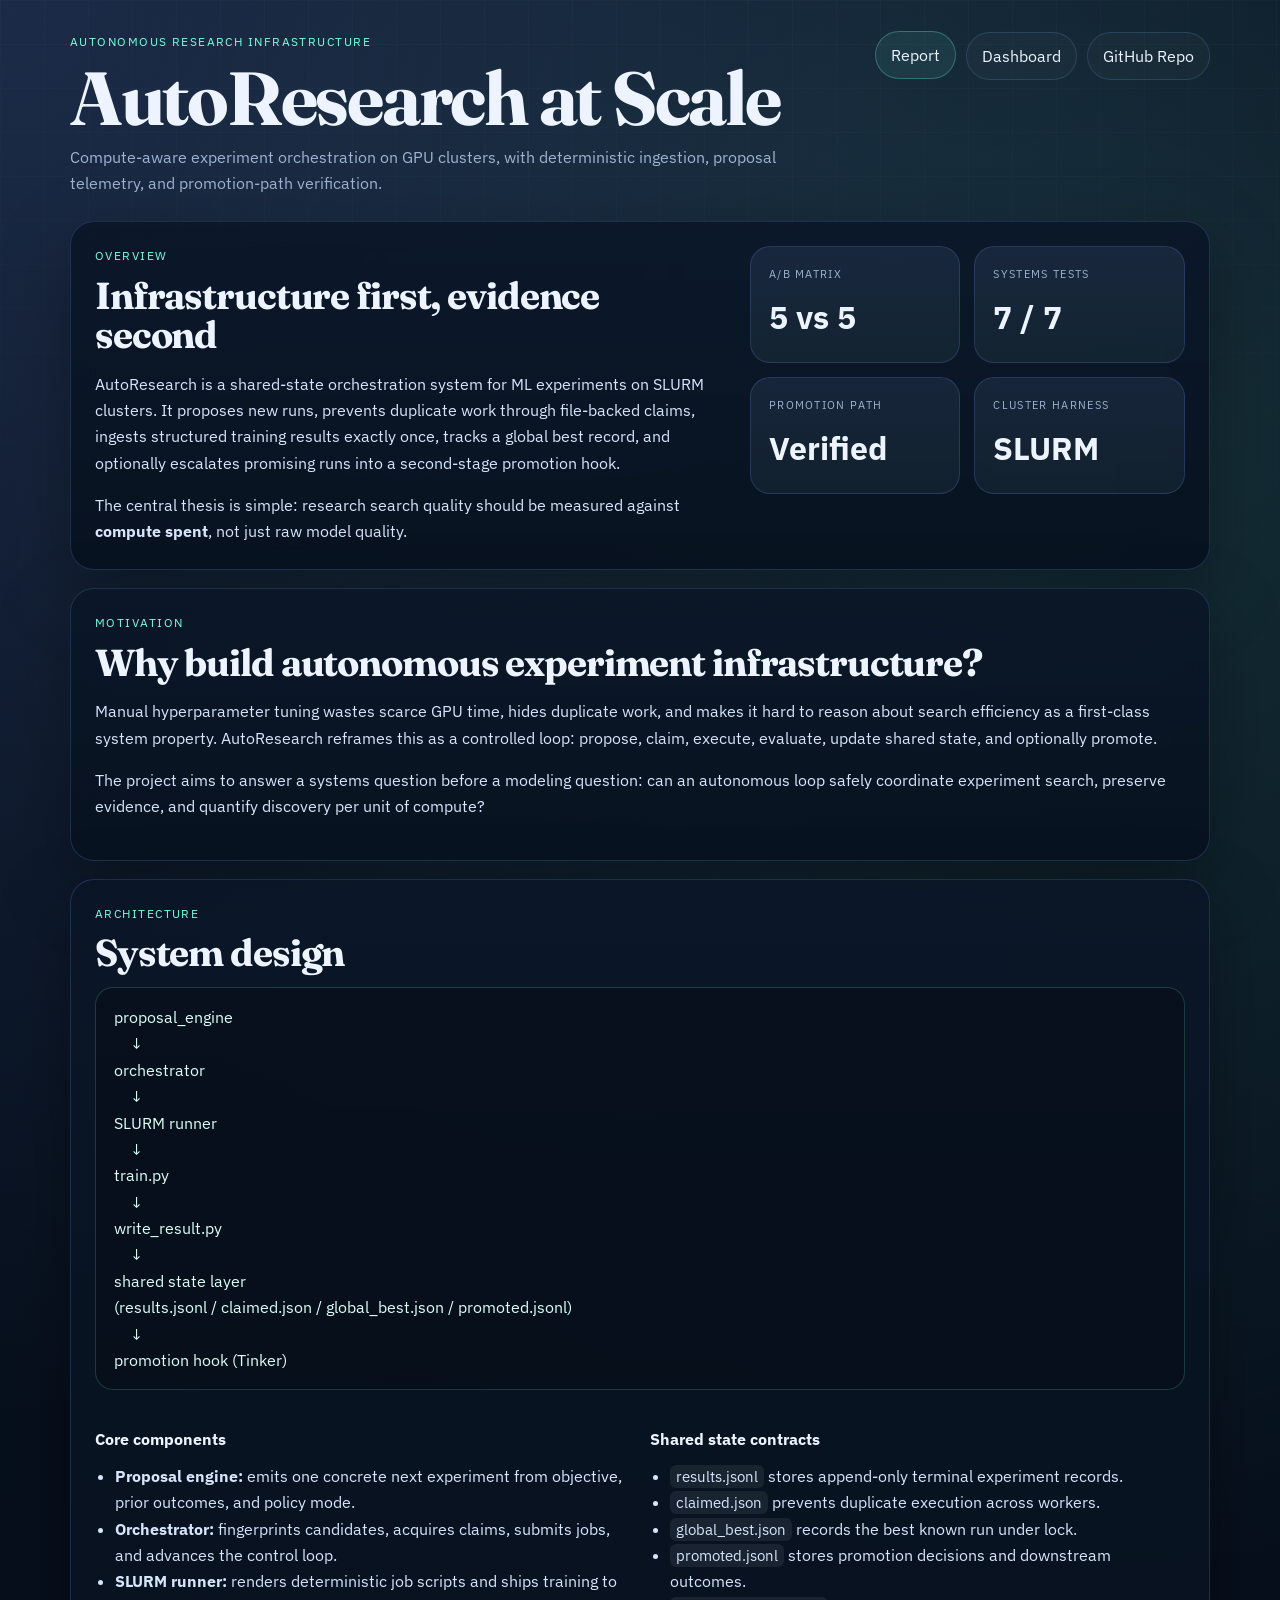
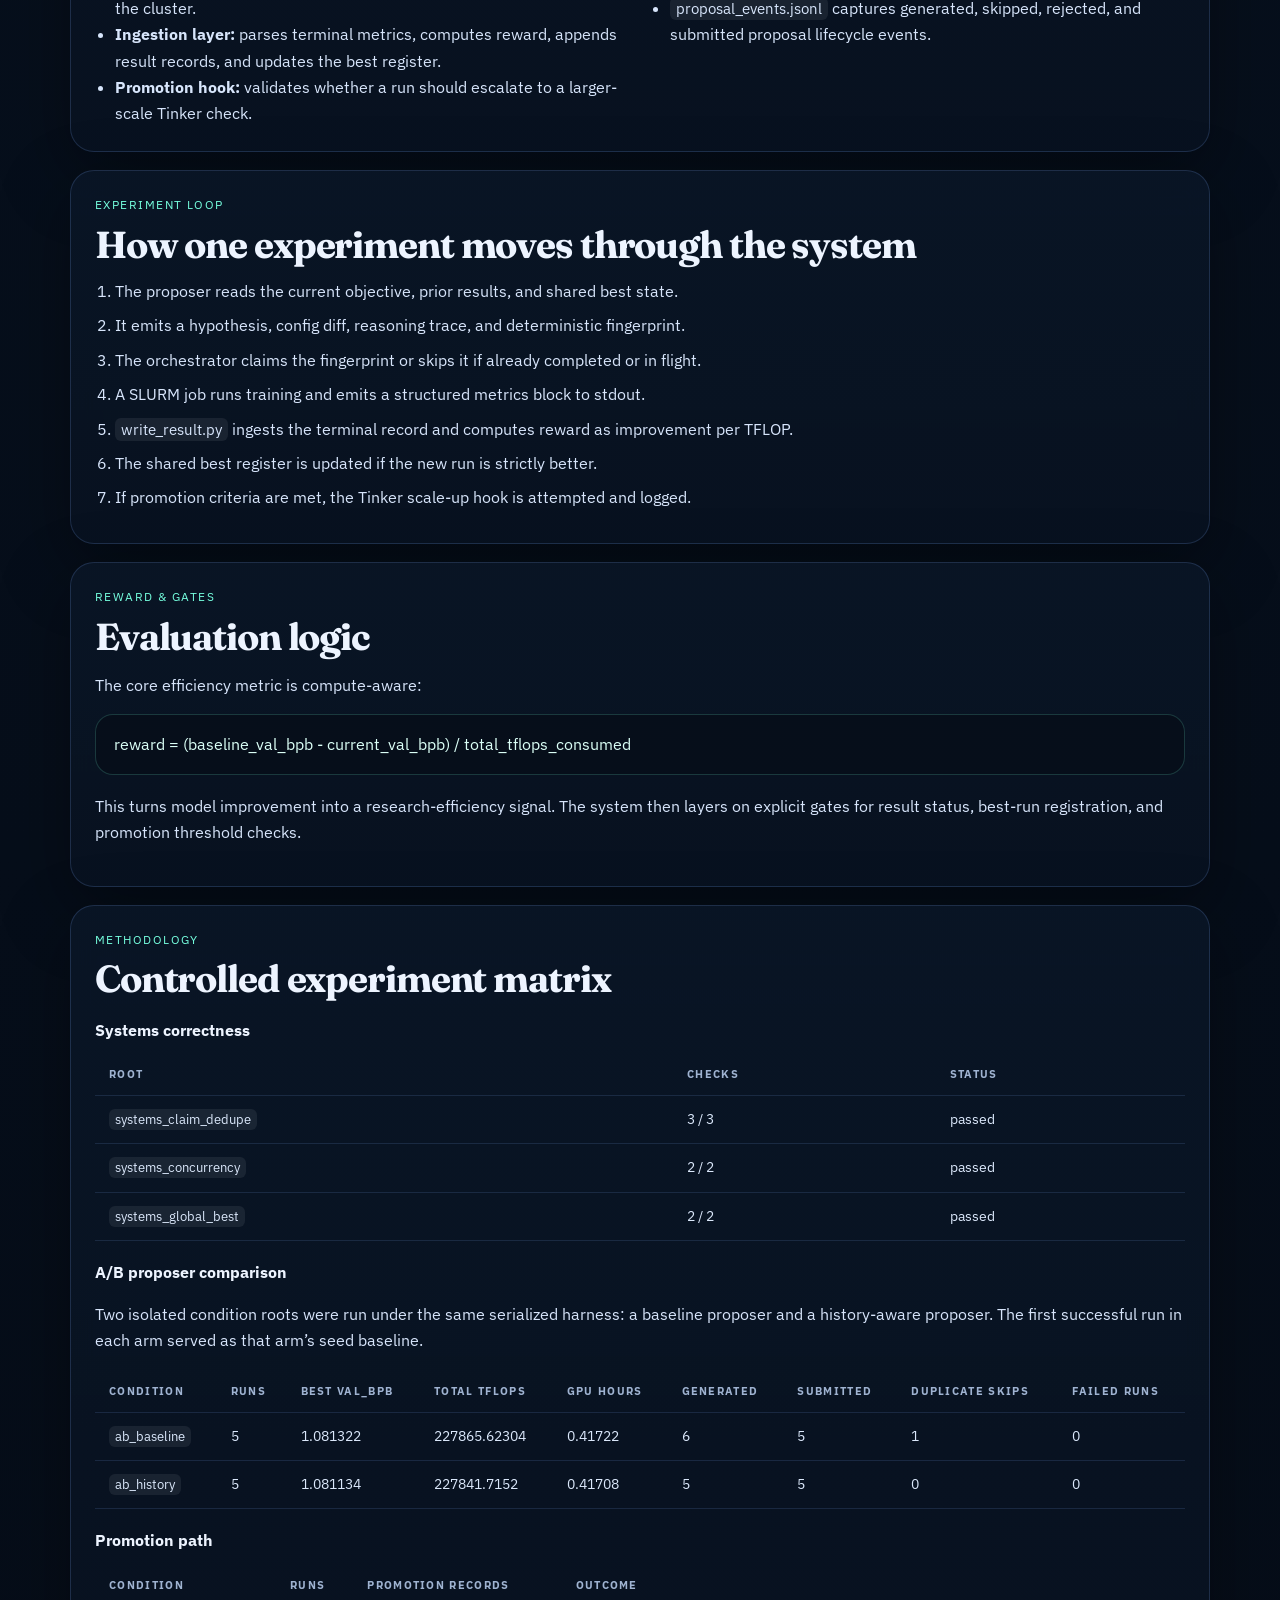
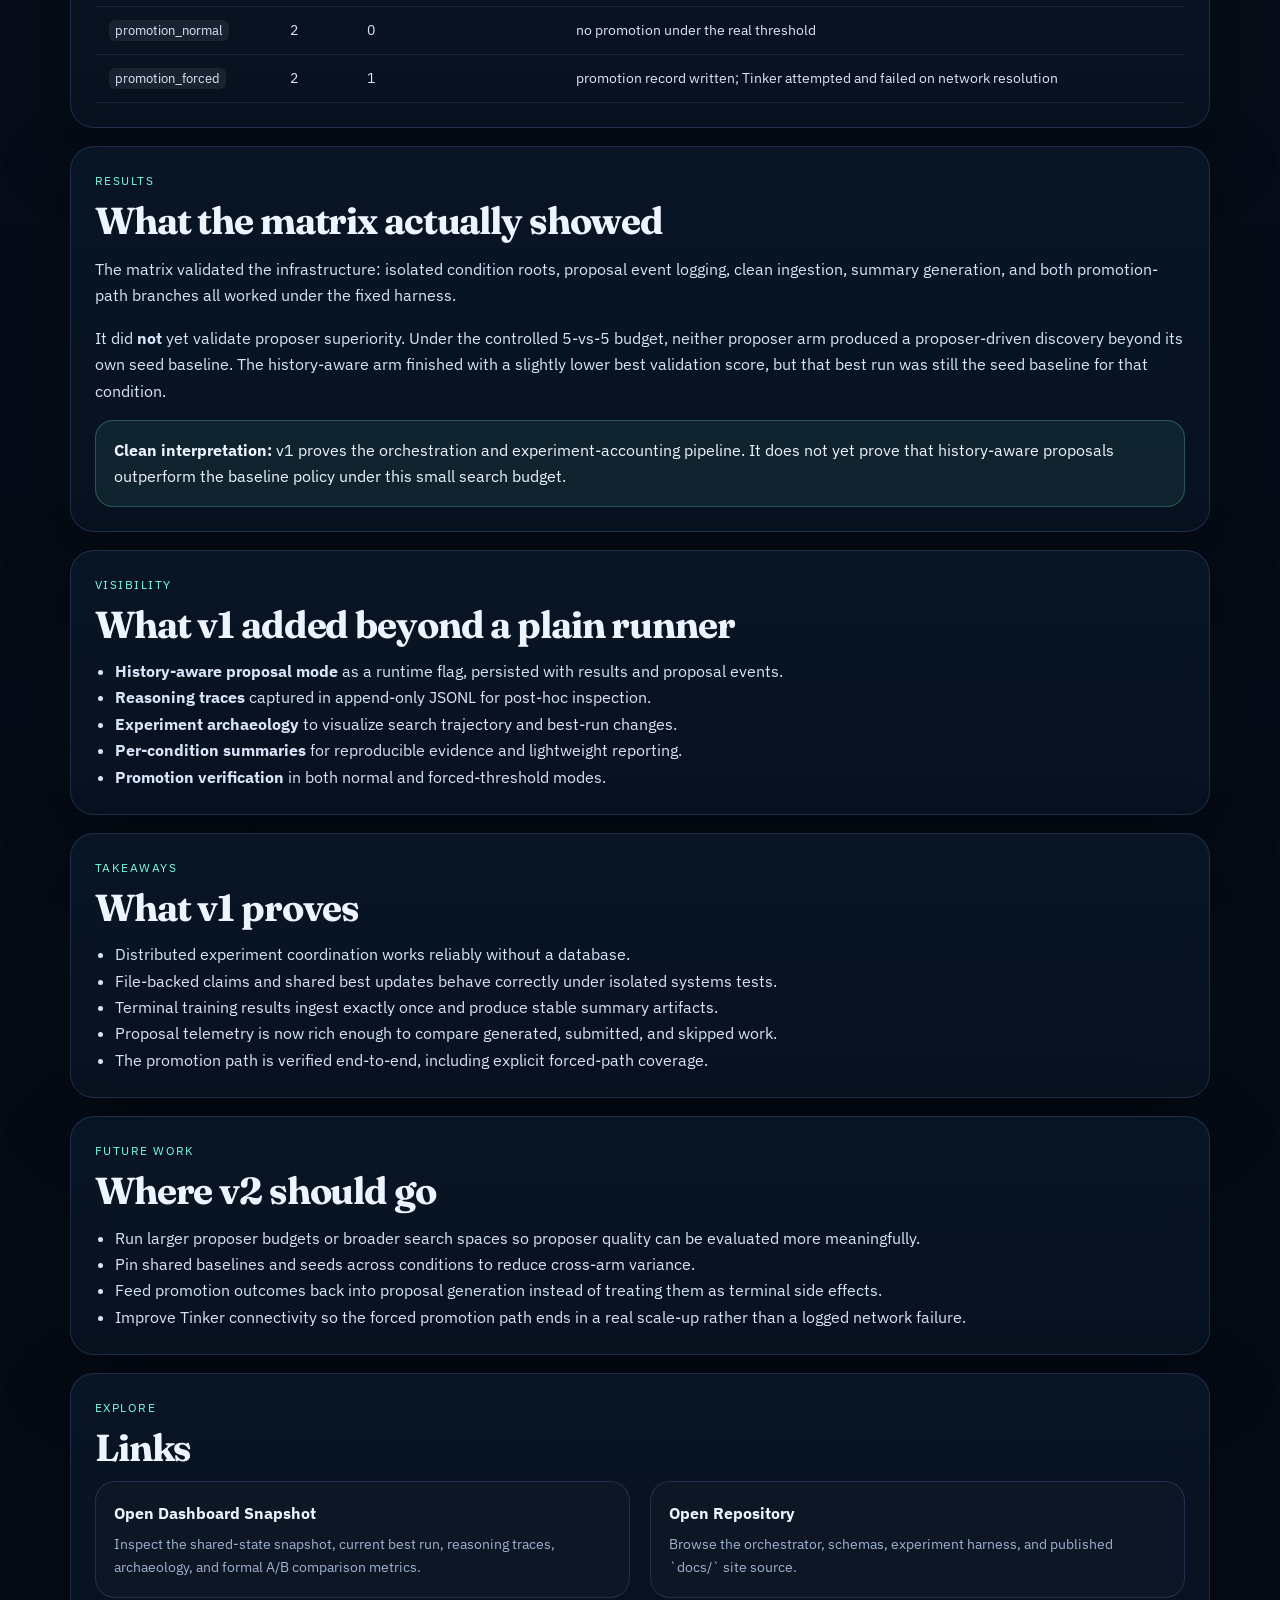
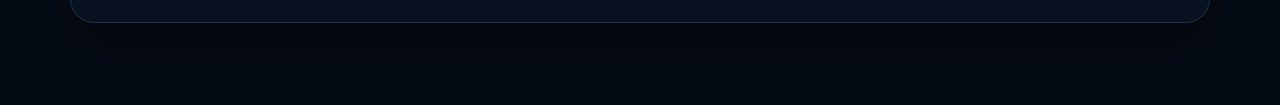
==== docs/index.html @ 77658bb8 "Publish AutoResearch v1 report, dashboard, and experiment matrix. Capture the orchestrator, isolated" ====
<!DOCTYPE html>
<html lang="en">
<head>
  <meta charset="UTF-8" />
  <meta name="viewport" content="width=device-width, initial-scale=1.0" />
  <title>AutoResearch at Scale</title>
  <link rel="stylesheet" href="./styles.css" />
</head>
<body>
  <div class="site-shell">
    <header class="topbar">
      <div class="brand-block">
        <div class="eyebrow">Autonomous Research Infrastructure</div>
        <h1>AutoResearch at Scale</h1>
        <p class="subtitle">
          Compute-aware experiment orchestration on GPU clusters, with deterministic
          ingestion, proposal telemetry, and promotion-path verification.
        </p>
      </div>
      <nav class="nav">
        <a href="./index.html" class="nav-link active">Report</a>
        <a href="./dashboard/index.html" class="nav-link">Dashboard</a>
        <a href="https://github.com/YOUR_USERNAME/autoresearch-scale" class="nav-link" target="_blank" rel="noreferrer">GitHub Repo</a>
      </nav>
    </header>

    <section class="hero panel">
      <div class="hero-copy">
        <div class="section-label">Overview</div>
        <h2>Infrastructure first, evidence second</h2>
        <p>
          AutoResearch is a shared-state orchestration system for ML experiments on SLURM clusters.
          It proposes new runs, prevents duplicate work through file-backed claims, ingests structured
          training results exactly once, tracks a global best record, and optionally escalates promising
          runs into a second-stage promotion hook.
        </p>
        <p>
          The central thesis is simple: research search quality should be measured against
          <strong>compute spent</strong>, not just raw model quality.
        </p>
      </div>
      <div class="summary-grid">
        <div class="stat-card">
          <div class="stat-label">A/B Matrix</div>
          <div class="stat-value">5 vs 5</div>
        </div>
        <div class="stat-card">
          <div class="stat-label">Systems Tests</div>
          <div class="stat-value">7 / 7</div>
        </div>
        <div class="stat-card">
          <div class="stat-label">Promotion Path</div>
          <div class="stat-value">Verified</div>
        </div>
        <div class="stat-card">
          <div class="stat-label">Cluster Harness</div>
          <div class="stat-value">SLURM</div>
        </div>
      </div>
    </section>

    <section class="panel">
      <div class="section-label">Motivation</div>
      <h2>Why build autonomous experiment infrastructure?</h2>
      <p>
        Manual hyperparameter tuning wastes scarce GPU time, hides duplicate work, and makes it hard
        to reason about search efficiency as a first-class system property. AutoResearch reframes this
        as a controlled loop: propose, claim, execute, evaluate, update shared state, and optionally
        promote.
      </p>
      <p>
        The project aims to answer a systems question before a modeling question:
        can an autonomous loop safely coordinate experiment search, preserve evidence, and quantify
        discovery per unit of compute?
      </p>
    </section>

    <section class="panel">
      <div class="section-label">Architecture</div>
      <h2>System design</h2>
      <div class="code-block">proposal_engine
    ↓
orchestrator
    ↓
SLURM runner
    ↓
train.py
    ↓
write_result.py
    ↓
shared state layer
(results.jsonl / claimed.json / global_best.json / promoted.jsonl)
    ↓
promotion hook (Tinker)</div>

      <div class="two-col">
        <div>
          <h3>Core components</h3>
          <ul>
            <li><strong>Proposal engine:</strong> emits one concrete next experiment from objective, prior outcomes, and policy mode.</li>
            <li><strong>Orchestrator:</strong> fingerprints candidates, acquires claims, submits jobs, and advances the control loop.</li>
            <li><strong>SLURM runner:</strong> renders deterministic job scripts and ships training to the cluster.</li>
            <li><strong>Ingestion layer:</strong> parses terminal metrics, computes reward, appends result records, and updates the best register.</li>
            <li><strong>Promotion hook:</strong> validates whether a run should escalate to a larger-scale Tinker check.</li>
          </ul>
        </div>
        <div>
          <h3>Shared state contracts</h3>
          <ul>
            <li><code>results.jsonl</code> stores append-only terminal experiment records.</li>
            <li><code>claimed.json</code> prevents duplicate execution across workers.</li>
            <li><code>global_best.json</code> records the best known run under lock.</li>
            <li><code>promoted.jsonl</code> stores promotion decisions and downstream outcomes.</li>
            <li><code>proposal_events.jsonl</code> captures generated, skipped, rejected, and submitted proposal lifecycle events.</li>
          </ul>
        </div>
      </div>
    </section>

    <section class="panel">
      <div class="section-label">Experiment Loop</div>
      <h2>How one experiment moves through the system</h2>
      <ol class="ordered">
        <li>The proposer reads the current objective, prior results, and shared best state.</li>
        <li>It emits a hypothesis, config diff, reasoning trace, and deterministic fingerprint.</li>
        <li>The orchestrator claims the fingerprint or skips it if already completed or in flight.</li>
        <li>A SLURM job runs training and emits a structured metrics block to stdout.</li>
        <li><code>write_result.py</code> ingests the terminal record and computes reward as improvement per TFLOP.</li>
        <li>The shared best register is updated if the new run is strictly better.</li>
        <li>If promotion criteria are met, the Tinker scale-up hook is attempted and logged.</li>
      </ol>
    </section>

    <section class="panel">
      <div class="section-label">Reward &amp; Gates</div>
      <h2>Evaluation logic</h2>
      <p>The core efficiency metric is compute-aware:</p>
      <div class="code-block">reward = (baseline_val_bpb - current_val_bpb) / total_tflops_consumed</div>
      <p>
        This turns model improvement into a research-efficiency signal. The system then layers on
        explicit gates for result status, best-run registration, and promotion threshold checks.
      </p>
    </section>

    <section class="panel">
      <div class="section-label">Methodology</div>
      <h2>Controlled experiment matrix</h2>

      <h3>Systems correctness</h3>
      <div class="table-wrap">
        <table>
          <thead>
            <tr>
              <th>Root</th>
              <th>Checks</th>
              <th>Status</th>
            </tr>
          </thead>
          <tbody>
            <tr>
              <td><code>systems_claim_dedupe</code></td>
              <td>3 / 3</td>
              <td>passed</td>
            </tr>
            <tr>
              <td><code>systems_concurrency</code></td>
              <td>2 / 2</td>
              <td>passed</td>
            </tr>
            <tr>
              <td><code>systems_global_best</code></td>
              <td>2 / 2</td>
              <td>passed</td>
            </tr>
          </tbody>
        </table>
      </div>

      <h3>A/B proposer comparison</h3>
      <p>
        Two isolated condition roots were run under the same serialized harness: a baseline proposer and
        a history-aware proposer. The first successful run in each arm served as that arm’s seed baseline.
      </p>
      <div class="table-wrap">
        <table>
          <thead>
            <tr>
              <th>Condition</th>
              <th>Runs</th>
              <th>Best val_bpb</th>
              <th>Total TFLOPs</th>
              <th>GPU Hours</th>
              <th>Generated</th>
              <th>Submitted</th>
              <th>Duplicate Skips</th>
              <th>Failed Runs</th>
            </tr>
          </thead>
          <tbody>
            <tr>
              <td><code>ab_baseline</code></td>
              <td>5</td>
              <td>1.081322</td>
              <td>227865.62304</td>
              <td>0.41722</td>
              <td>6</td>
              <td>5</td>
              <td>1</td>
              <td>0</td>
            </tr>
            <tr>
              <td><code>ab_history</code></td>
              <td>5</td>
              <td>1.081134</td>
              <td>227841.7152</td>
              <td>0.41708</td>
              <td>5</td>
              <td>5</td>
              <td>0</td>
              <td>0</td>
            </tr>
          </tbody>
        </table>
      </div>

      <h3>Promotion path</h3>
      <div class="table-wrap">
        <table>
          <thead>
            <tr>
              <th>Condition</th>
              <th>Runs</th>
              <th>Promotion Records</th>
              <th>Outcome</th>
            </tr>
          </thead>
          <tbody>
            <tr>
              <td><code>promotion_normal</code></td>
              <td>2</td>
              <td>0</td>
              <td>no promotion under the real threshold</td>
            </tr>
            <tr>
              <td><code>promotion_forced</code></td>
              <td>2</td>
              <td>1</td>
              <td>promotion record written; Tinker attempted and failed on network resolution</td>
            </tr>
          </tbody>
        </table>
      </div>
    </section>

    <section class="panel">
      <div class="section-label">Results</div>
      <h2>What the matrix actually showed</h2>
      <p>
        The matrix validated the infrastructure: isolated condition roots, proposal event logging,
        clean ingestion, summary generation, and both promotion-path branches all worked under the fixed harness.
      </p>
      <p>
        It did <strong>not</strong> yet validate proposer superiority. Under the controlled 5-vs-5 budget,
        neither proposer arm produced a proposer-driven discovery beyond its own seed baseline.
        The history-aware arm finished with a slightly lower best validation score, but that best run was still the
        seed baseline for that condition.
      </p>
      <div class="callout">
        <strong>Clean interpretation:</strong>
        v1 proves the orchestration and experiment-accounting pipeline. It does not yet prove that
        history-aware proposals outperform the baseline policy under this small search budget.
      </div>
    </section>

    <section class="panel">
      <div class="section-label">Visibility</div>
      <h2>What v1 added beyond a plain runner</h2>
      <ul>
        <li><strong>History-aware proposal mode</strong> as a runtime flag, persisted with results and proposal events.</li>
        <li><strong>Reasoning traces</strong> captured in append-only JSONL for post-hoc inspection.</li>
        <li><strong>Experiment archaeology</strong> to visualize search trajectory and best-run changes.</li>
        <li><strong>Per-condition summaries</strong> for reproducible evidence and lightweight reporting.</li>
        <li><strong>Promotion verification</strong> in both normal and forced-threshold modes.</li>
      </ul>
    </section>

    <section class="panel">
      <div class="section-label">Takeaways</div>
      <h2>What v1 proves</h2>
      <ul>
        <li>Distributed experiment coordination works reliably without a database.</li>
        <li>File-backed claims and shared best updates behave correctly under isolated systems tests.</li>
        <li>Terminal training results ingest exactly once and produce stable summary artifacts.</li>
        <li>Proposal telemetry is now rich enough to compare generated, submitted, and skipped work.</li>
        <li>The promotion path is verified end-to-end, including explicit forced-path coverage.</li>
      </ul>
    </section>

    <section class="panel">
      <div class="section-label">Future Work</div>
      <h2>Where v2 should go</h2>
      <ul>
        <li>Run larger proposer budgets or broader search spaces so proposer quality can be evaluated more meaningfully.</li>
        <li>Pin shared baselines and seeds across conditions to reduce cross-arm variance.</li>
        <li>Feed promotion outcomes back into proposal generation instead of treating them as terminal side effects.</li>
        <li>Improve Tinker connectivity so the forced promotion path ends in a real scale-up rather than a logged network failure.</li>
      </ul>
    </section>

    <section class="panel">
      <div class="section-label">Explore</div>
      <h2>Links</h2>
      <div class="link-grid">
        <a class="link-card" href="./dashboard/index.html">
          <div class="link-title">Open Dashboard Snapshot</div>
          <div class="link-text">Inspect the shared-state snapshot, current best run, reasoning traces, archaeology, and formal A/B comparison metrics.</div>
        </a>
        <a class="link-card" href="https://github.com/YOUR_USERNAME/autoresearch-scale" target="_blank" rel="noreferrer">
          <div class="link-title">Open Repository</div>
          <div class="link-text">Browse the orchestrator, schemas, experiment harness, and published `docs/` site source.</div>
        </a>
      </div>
    </section>
  </div>
</body>
</html>
---- docs/styles.css ----
@import url("https://fonts.googleapis.com/css2?family=Fraunces:opsz,wght@9..144,600;9..144,700&family=IBM+Plex+Sans:wght@400;500;600;700&display=swap");

:root {
  --bg: #07111f;
  --panel: rgba(10, 22, 39, 0.88);
  --panel-strong: rgba(8, 18, 32, 0.96);
  --line: rgba(129, 174, 255, 0.18);
  --line-strong: rgba(118, 255, 223, 0.28);
  --text: #edf4ff;
  --muted: #9fb3d1;
  --accent: #76ffdf;
  --accent-2: #7aa2ff;
  --shadow: 0 24px 70px rgba(0, 0, 0, 0.34);
}

* {
  box-sizing: border-box;
}

html,
body {
  margin: 0;
  padding: 0;
  min-height: 100%;
  background:
    radial-gradient(circle at top left, rgba(122, 162, 255, 0.18), transparent 28%),
    radial-gradient(circle at 85% 10%, rgba(118, 255, 223, 0.12), transparent 24%),
    linear-gradient(180deg, #07111f 0%, #050b15 100%);
  color: var(--text);
  font-family: "IBM Plex Sans", sans-serif;
  line-height: 1.65;
}

body::before {
  content: "";
  position: fixed;
  inset: 0;
  pointer-events: none;
  background-image:
    linear-gradient(rgba(255, 255, 255, 0.025) 1px, transparent 1px),
    linear-gradient(90deg, rgba(255, 255, 255, 0.025) 1px, transparent 1px);
  background-size: 44px 44px;
  mask-image: linear-gradient(180deg, rgba(0, 0, 0, 0.8), transparent 90%);
}

.site-shell {
  position: relative;
  max-width: 1180px;
  margin: 0 auto;
  padding: 32px 20px 64px;
}

.topbar {
  display: flex;
  justify-content: space-between;
  align-items: flex-start;
  gap: 24px;
  margin-bottom: 24px;
}

.brand-block {
  max-width: 780px;
}

.eyebrow,
.section-label,
.stat-label,
th {
  text-transform: uppercase;
  letter-spacing: 0.12em;
}

.eyebrow,
.section-label {
  color: var(--accent);
  font-size: 12px;
  margin-bottom: 10px;
}

h1,
h2 {
  font-family: "Fraunces", serif;
  letter-spacing: -0.03em;
}

h1 {
  margin: 0 0 10px;
  font-size: clamp(2.8rem, 6vw, 4.7rem);
  line-height: 0.96;
}

h2 {
  margin: 0 0 14px;
  font-size: clamp(1.6rem, 3vw, 2.35rem);
  line-height: 1.05;
}

h3 {
  margin: 18px 0 10px;
  font-size: 1rem;
  color: var(--text);
}

p,
li {
  color: #d7e5fb;
}

.subtitle {
  margin: 0;
  max-width: 720px;
  color: var(--muted);
  font-size: 1rem;
}

.nav {
  display: flex;
  flex-wrap: wrap;
  gap: 10px;
}

.nav-link {
  display: inline-flex;
  align-items: center;
  justify-content: center;
  padding: 10px 15px;
  border-radius: 999px;
  border: 1px solid var(--line);
  color: var(--text);
  text-decoration: none;
  background: rgba(255, 255, 255, 0.025);
  transition: border-color 0.15s ease, transform 0.15s ease, background 0.15s ease;
}

.nav-link:hover,
.nav-link.active {
  border-color: var(--line-strong);
  background: rgba(118, 255, 223, 0.08);
  transform: translateY(-1px);
}

.panel {
  background: linear-gradient(180deg, var(--panel), var(--panel-strong));
  border: 1px solid var(--line);
  border-radius: 24px;
  box-shadow: var(--shadow);
  padding: 24px;
  margin-bottom: 18px;
  backdrop-filter: blur(12px);
}

.hero {
  display: grid;
  grid-template-columns: 1.45fr 1fr;
  gap: 24px;
  align-items: start;
}

.hero-copy p:last-child {
  margin-bottom: 0;
}

.summary-grid {
  display: grid;
  grid-template-columns: repeat(2, minmax(0, 1fr));
  gap: 14px;
}

.stat-card {
  padding: 18px;
  border-radius: 20px;
  border: 1px solid rgba(122, 162, 255, 0.18);
  background:
    linear-gradient(180deg, rgba(122, 162, 255, 0.08), rgba(118, 255, 223, 0.04)),
    rgba(255, 255, 255, 0.02);
}

.stat-label {
  margin-bottom: 8px;
  color: var(--muted);
  font-size: 11px;
}

.stat-value {
  font-size: 2rem;
  font-weight: 700;
  color: var(--text);
}

.two-col,
.link-grid {
  display: grid;
  grid-template-columns: 1fr 1fr;
  gap: 20px;
}

.ordered li {
  margin-bottom: 8px;
}

ul,
ol {
  margin: 0;
  padding-left: 20px;
}

.code-block,
code {
  font-family: "IBM Plex Sans", sans-serif;
}

.code-block {
  margin: 0 0 18px;
  padding: 16px 18px;
  white-space: pre-wrap;
  overflow-x: auto;
  border-radius: 18px;
  border: 1px solid rgba(118, 255, 223, 0.18);
  background: rgba(0, 0, 0, 0.22);
  color: #dbfff7;
}

code {
  padding: 2px 6px;
  border-radius: 6px;
  background: rgba(255, 255, 255, 0.07);
  font-size: 0.92em;
}

.table-wrap {
  overflow-x: auto;
}

table {
  width: 100%;
  border-collapse: collapse;
}

th,
td {
  text-align: left;
  padding: 12px 14px;
  border-bottom: 1px solid rgba(129, 174, 255, 0.14);
  vertical-align: top;
}

th {
  color: var(--muted);
  font-size: 11px;
}

td {
  color: #dbe8fb;
  font-size: 14px;
}

.callout {
  margin-top: 16px;
  padding: 16px 18px;
  border-radius: 18px;
  border: 1px solid rgba(118, 255, 223, 0.24);
  background: rgba(118, 255, 223, 0.08);
}

.link-card {
  display: block;
  padding: 18px;
  border-radius: 20px;
  border: 1px solid rgba(122, 162, 255, 0.18);
  background: rgba(255, 255, 255, 0.02);
  text-decoration: none;
  color: var(--text);
  transition: transform 0.15s ease, border-color 0.15s ease;
}

.link-card:hover {
  transform: translateY(-2px);
  border-color: var(--line-strong);
}

.link-title {
  margin-bottom: 6px;
  font-weight: 700;
}

.link-text {
  color: var(--muted);
  font-size: 14px;
}

@media (max-width: 980px) {
  .topbar,
  .hero,
  .two-col,
  .link-grid {
    grid-template-columns: 1fr;
    display: grid;
  }

  .topbar {
    gap: 16px;
  }
}

@media (max-width: 640px) {
  .site-shell {
    padding: 20px 14px 44px;
  }

  .panel {
    padding: 18px;
    border-radius: 20px;
  }

  .summary-grid {
    grid-template-columns: 1fr;
  }
}
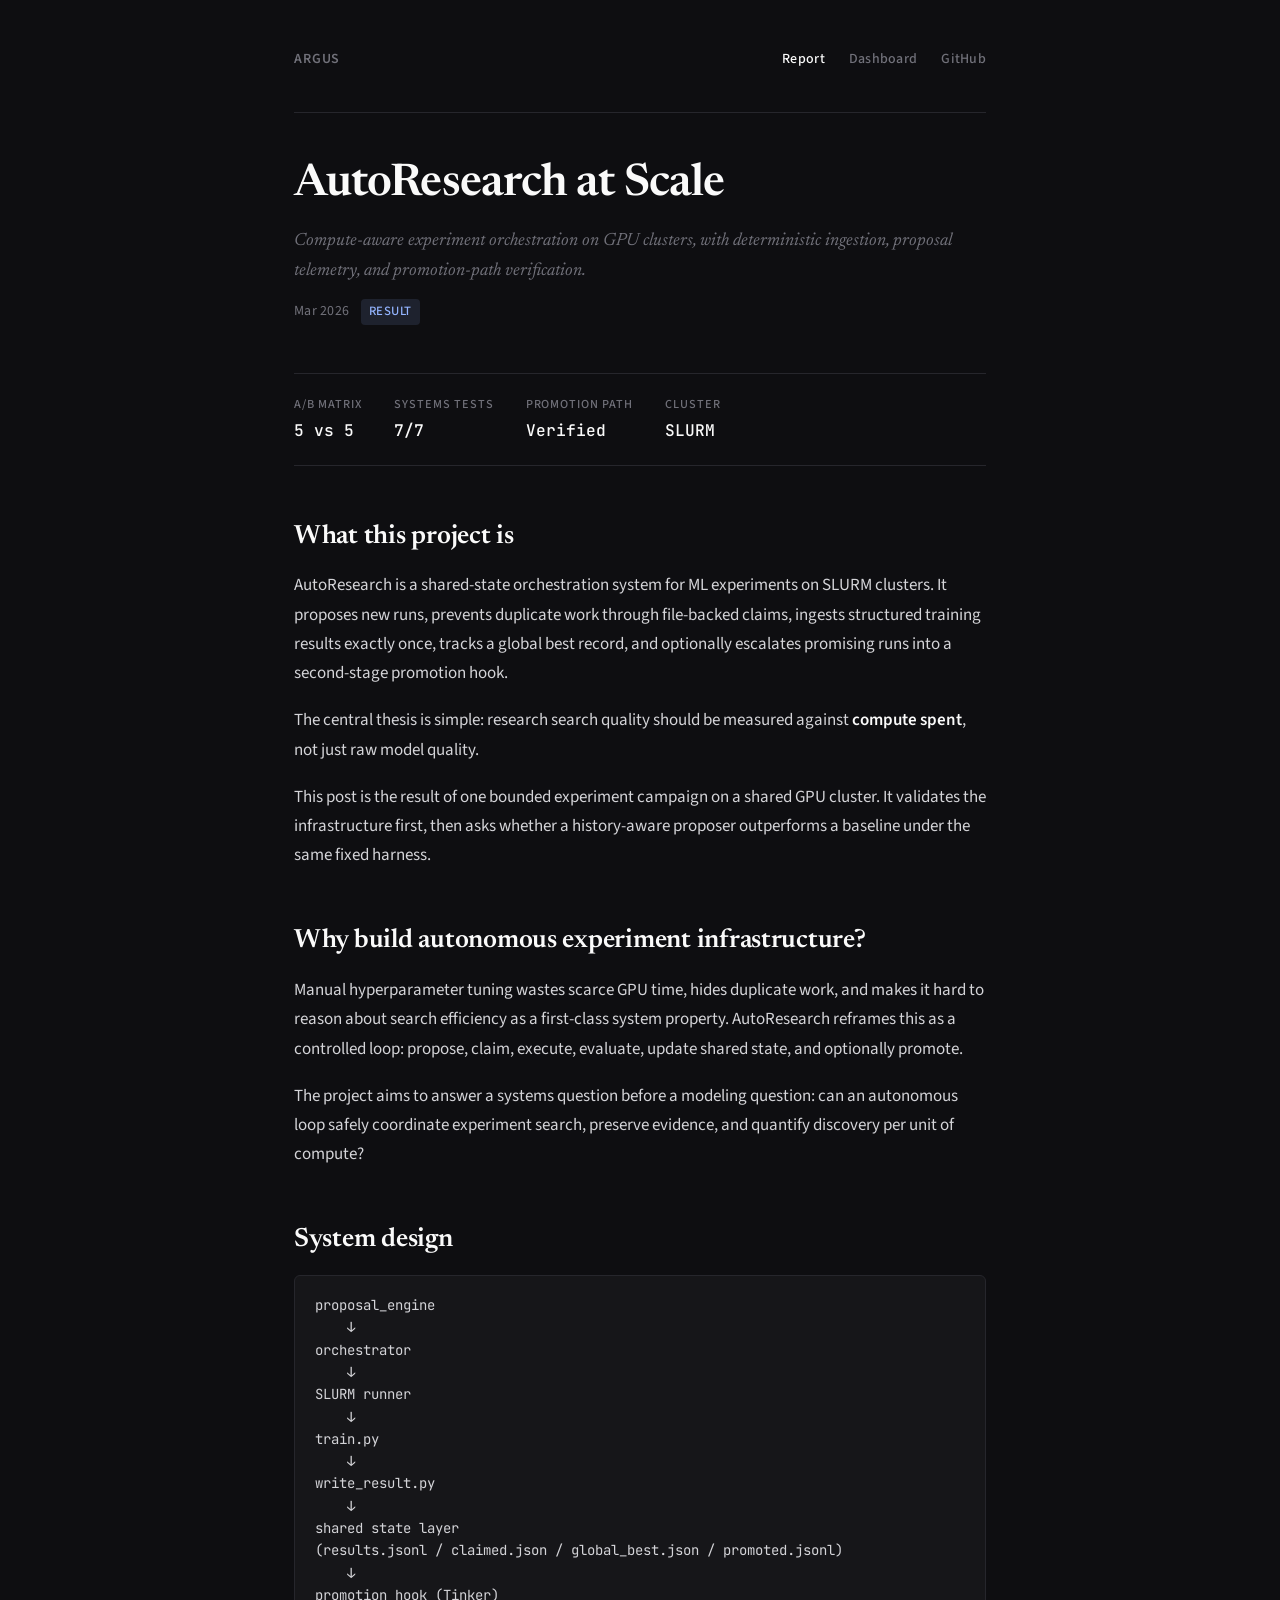
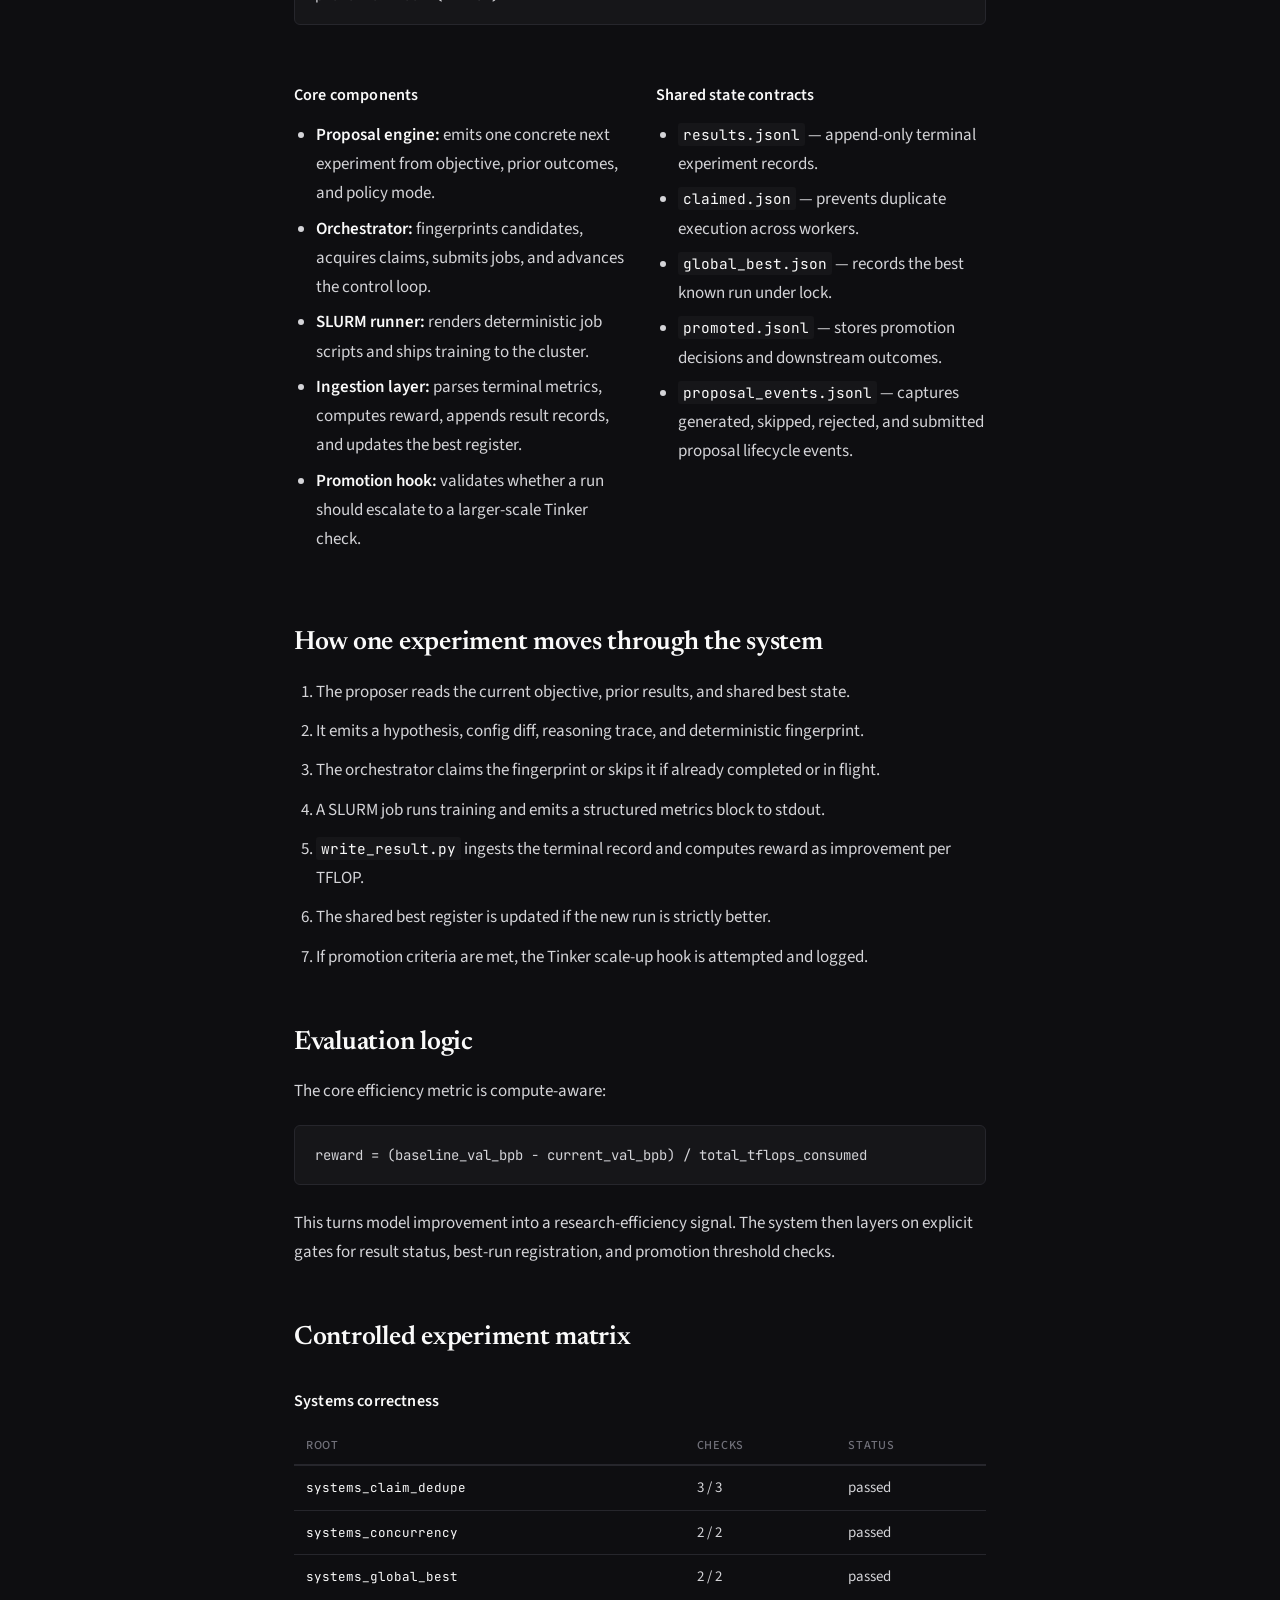
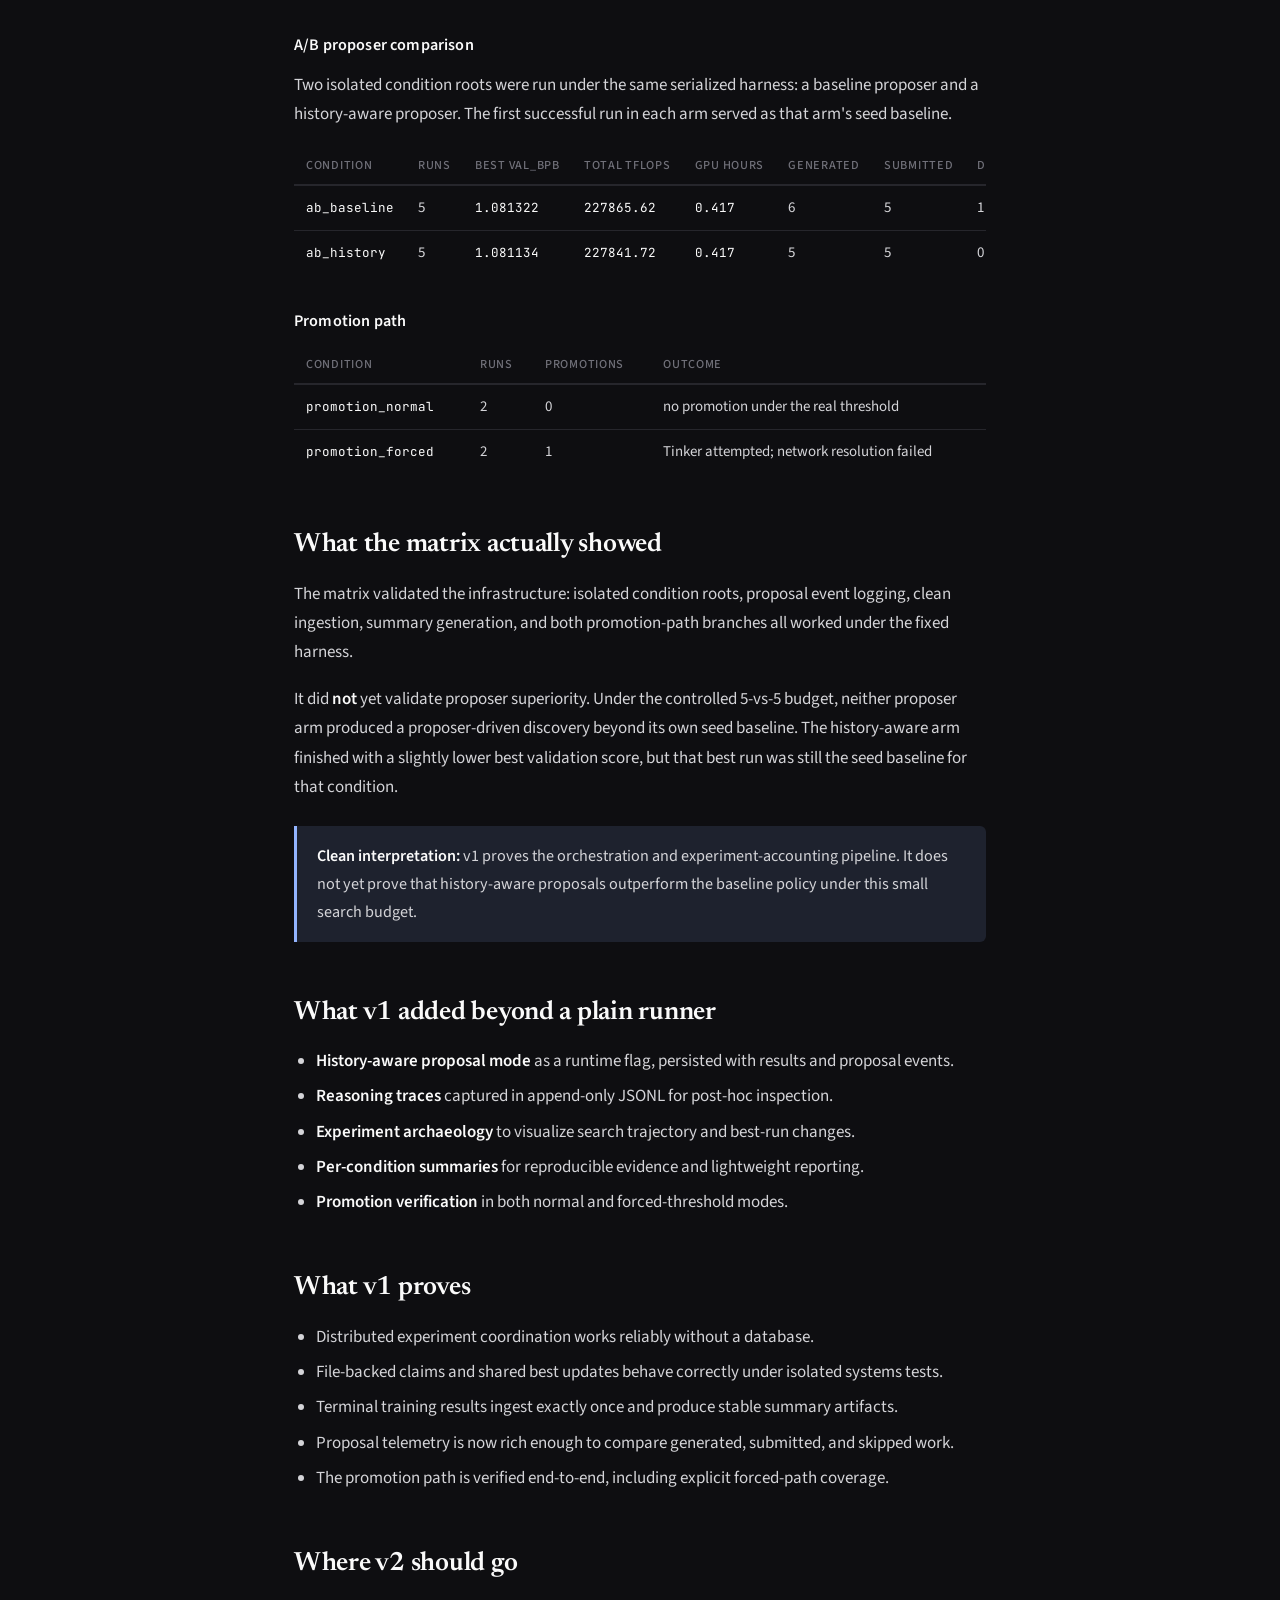
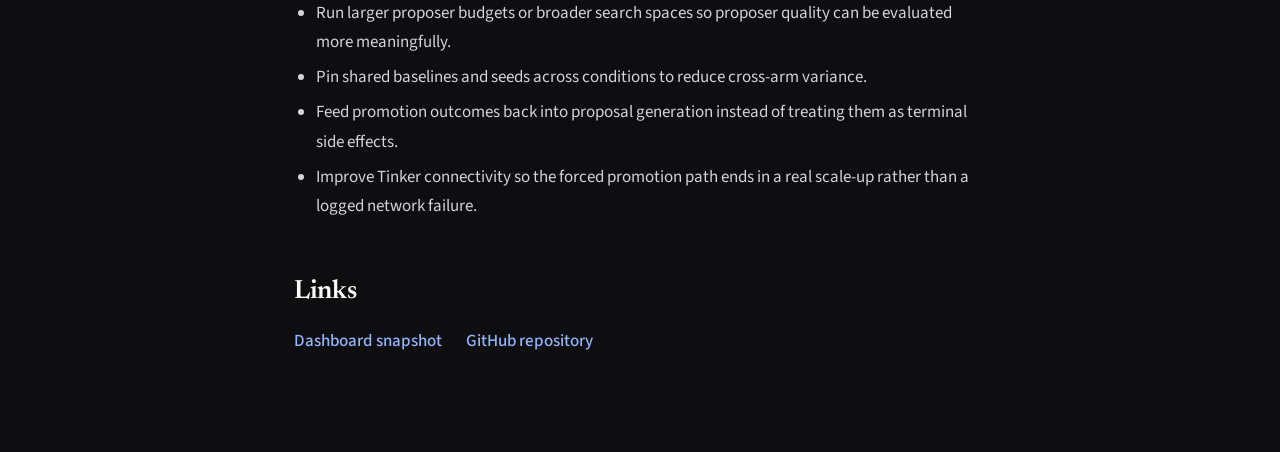
==== commit b68f4500: "Restyle report and dashboard to Noumena-inspired editorial dark mode Single-column research-post lay" ====
--- a/docs/index.html
+++ b/docs/index.html
@@ -8,319 +8,288 @@
 </head>
 <body>
   <div class="site-shell">
+
     <header class="topbar">
-      <div class="brand-block">
-        <div class="eyebrow">Autonomous Research Infrastructure</div>
-        <h1>AutoResearch at Scale</h1>
-        <p class="subtitle">
-          Compute-aware experiment orchestration on GPU clusters, with deterministic
-          ingestion, proposal telemetry, and promotion-path verification.
-        </p>
-      </div>
+      <a href="./index.html" class="site-name">Argus</a>
       <nav class="nav">
         <a href="./index.html" class="nav-link active">Report</a>
         <a href="./dashboard/index.html" class="nav-link">Dashboard</a>
-        <a href="https://github.com/YOUR_USERNAME/autoresearch-scale" class="nav-link" target="_blank" rel="noreferrer">GitHub Repo</a>
+        <a href="https://github.com/yacob-kidane/Argus" class="nav-link" target="_blank" rel="noreferrer">GitHub</a>
       </nav>
     </header>
 
-    <section class="hero panel">
-      <div class="hero-copy">
-        <div class="section-label">Overview</div>
-        <h2>Infrastructure first, evidence second</h2>
-        <p>
-          AutoResearch is a shared-state orchestration system for ML experiments on SLURM clusters.
-          It proposes new runs, prevents duplicate work through file-backed claims, ingests structured
-          training results exactly once, tracks a global best record, and optionally escalates promising
-          runs into a second-stage promotion hook.
-        </p>
-        <p>
-          The central thesis is simple: research search quality should be measured against
-          <strong>compute spent</strong>, not just raw model quality.
-        </p>
-      </div>
-      <div class="summary-grid">
-        <div class="stat-card">
-          <div class="stat-label">A/B Matrix</div>
-          <div class="stat-value">5 vs 5</div>
-        </div>
-        <div class="stat-card">
-          <div class="stat-label">Systems Tests</div>
-          <div class="stat-value">7 / 7</div>
-        </div>
-        <div class="stat-card">
-          <div class="stat-label">Promotion Path</div>
-          <div class="stat-value">Verified</div>
-        </div>
-        <div class="stat-card">
-          <div class="stat-label">Cluster Harness</div>
-          <div class="stat-value">SLURM</div>
-        </div>
-      </div>
-    </section>
-
-    <section class="panel">
-      <div class="section-label">Motivation</div>
-      <h2>Why build autonomous experiment infrastructure?</h2>
-      <p>
-        Manual hyperparameter tuning wastes scarce GPU time, hides duplicate work, and makes it hard
-        to reason about search efficiency as a first-class system property. AutoResearch reframes this
-        as a controlled loop: propose, claim, execute, evaluate, update shared state, and optionally
-        promote.
-      </p>
-      <p>
-        The project aims to answer a systems question before a modeling question:
-        can an autonomous loop safely coordinate experiment search, preserve evidence, and quantify
-        discovery per unit of compute?
-      </p>
-    </section>
-
-    <section class="panel">
-      <div class="section-label">Architecture</div>
-      <h2>System design</h2>
-      <div class="code-block">proposal_engine
-    ↓
+    <h1>AutoResearch at Scale</h1>
+    <p class="subtitle">
+      Compute-aware experiment orchestration on GPU clusters, with deterministic
+      ingestion, proposal telemetry, and promotion-path verification.
+    </p>
+    <div class="meta-line">
+      Mar 2026 <span class="tag">result</span>
+    </div>
+
+    <div class="summary-bar">
+      <div class="summary-item">
+        <div class="summary-label">A/B Matrix</div>
+        <div class="summary-value">5 vs 5</div>
+      </div>
+      <div class="summary-item">
+        <div class="summary-label">Systems Tests</div>
+        <div class="summary-value">7/7</div>
+      </div>
+      <div class="summary-item">
+        <div class="summary-label">Promotion Path</div>
+        <div class="summary-value">Verified</div>
+      </div>
+      <div class="summary-item">
+        <div class="summary-label">Cluster</div>
+        <div class="summary-value">SLURM</div>
+      </div>
+    </div>
+
+    <h2>What this project is</h2>
+    <p>
+      AutoResearch is a shared-state orchestration system for ML experiments on SLURM clusters.
+      It proposes new runs, prevents duplicate work through file-backed claims, ingests structured
+      training results exactly once, tracks a global best record, and optionally escalates promising
+      runs into a second-stage promotion hook.
+    </p>
+    <p>
+      The central thesis is simple: research search quality should be measured against
+      <strong>compute spent</strong>, not just raw model quality.
+    </p>
+    <p>
+      This post is the result of one bounded experiment campaign on a shared GPU cluster.
+      It validates the infrastructure first, then asks whether a history-aware proposer
+      outperforms a baseline under the same fixed harness.
+    </p>
+
+    <h2>Why build autonomous experiment infrastructure?</h2>
+    <p>
+      Manual hyperparameter tuning wastes scarce GPU time, hides duplicate work, and makes it hard
+      to reason about search efficiency as a first-class system property. AutoResearch reframes this
+      as a controlled loop: propose, claim, execute, evaluate, update shared state, and optionally
+      promote.
+    </p>
+    <p>
+      The project aims to answer a systems question before a modeling question:
+      can an autonomous loop safely coordinate experiment search, preserve evidence, and quantify
+      discovery per unit of compute?
+    </p>
+
+    <h2>System design</h2>
+    <div class="code-block">proposal_engine
+    &#8595;
 orchestrator
-    ↓
+    &#8595;
 SLURM runner
-    ↓
+    &#8595;
 train.py
-    ↓
+    &#8595;
 write_result.py
-    ↓
+    &#8595;
 shared state layer
 (results.jsonl / claimed.json / global_best.json / promoted.jsonl)
-    ↓
+    &#8595;
 promotion hook (Tinker)</div>
 
-      <div class="two-col">
-        <div>
-          <h3>Core components</h3>
-          <ul>
-            <li><strong>Proposal engine:</strong> emits one concrete next experiment from objective, prior outcomes, and policy mode.</li>
-            <li><strong>Orchestrator:</strong> fingerprints candidates, acquires claims, submits jobs, and advances the control loop.</li>
-            <li><strong>SLURM runner:</strong> renders deterministic job scripts and ships training to the cluster.</li>
-            <li><strong>Ingestion layer:</strong> parses terminal metrics, computes reward, appends result records, and updates the best register.</li>
-            <li><strong>Promotion hook:</strong> validates whether a run should escalate to a larger-scale Tinker check.</li>
-          </ul>
-        </div>
-        <div>
-          <h3>Shared state contracts</h3>
-          <ul>
-            <li><code>results.jsonl</code> stores append-only terminal experiment records.</li>
-            <li><code>claimed.json</code> prevents duplicate execution across workers.</li>
-            <li><code>global_best.json</code> records the best known run under lock.</li>
-            <li><code>promoted.jsonl</code> stores promotion decisions and downstream outcomes.</li>
-            <li><code>proposal_events.jsonl</code> captures generated, skipped, rejected, and submitted proposal lifecycle events.</li>
-          </ul>
-        </div>
-      </div>
-    </section>
-
-    <section class="panel">
-      <div class="section-label">Experiment Loop</div>
-      <h2>How one experiment moves through the system</h2>
-      <ol class="ordered">
-        <li>The proposer reads the current objective, prior results, and shared best state.</li>
-        <li>It emits a hypothesis, config diff, reasoning trace, and deterministic fingerprint.</li>
-        <li>The orchestrator claims the fingerprint or skips it if already completed or in flight.</li>
-        <li>A SLURM job runs training and emits a structured metrics block to stdout.</li>
-        <li><code>write_result.py</code> ingests the terminal record and computes reward as improvement per TFLOP.</li>
-        <li>The shared best register is updated if the new run is strictly better.</li>
-        <li>If promotion criteria are met, the Tinker scale-up hook is attempted and logged.</li>
-      </ol>
-    </section>
-
-    <section class="panel">
-      <div class="section-label">Reward &amp; Gates</div>
-      <h2>Evaluation logic</h2>
-      <p>The core efficiency metric is compute-aware:</p>
-      <div class="code-block">reward = (baseline_val_bpb - current_val_bpb) / total_tflops_consumed</div>
-      <p>
-        This turns model improvement into a research-efficiency signal. The system then layers on
-        explicit gates for result status, best-run registration, and promotion threshold checks.
-      </p>
-    </section>
-
-    <section class="panel">
-      <div class="section-label">Methodology</div>
-      <h2>Controlled experiment matrix</h2>
-
-      <h3>Systems correctness</h3>
-      <div class="table-wrap">
-        <table>
-          <thead>
-            <tr>
-              <th>Root</th>
-              <th>Checks</th>
-              <th>Status</th>
-            </tr>
-          </thead>
-          <tbody>
-            <tr>
-              <td><code>systems_claim_dedupe</code></td>
-              <td>3 / 3</td>
-              <td>passed</td>
-            </tr>
-            <tr>
-              <td><code>systems_concurrency</code></td>
-              <td>2 / 2</td>
-              <td>passed</td>
-            </tr>
-            <tr>
-              <td><code>systems_global_best</code></td>
-              <td>2 / 2</td>
-              <td>passed</td>
-            </tr>
-          </tbody>
-        </table>
-      </div>
-
-      <h3>A/B proposer comparison</h3>
-      <p>
-        Two isolated condition roots were run under the same serialized harness: a baseline proposer and
-        a history-aware proposer. The first successful run in each arm served as that arm’s seed baseline.
-      </p>
-      <div class="table-wrap">
-        <table>
-          <thead>
-            <tr>
-              <th>Condition</th>
-              <th>Runs</th>
-              <th>Best val_bpb</th>
-              <th>Total TFLOPs</th>
-              <th>GPU Hours</th>
-              <th>Generated</th>
-              <th>Submitted</th>
-              <th>Duplicate Skips</th>
-              <th>Failed Runs</th>
-            </tr>
-          </thead>
-          <tbody>
-            <tr>
-              <td><code>ab_baseline</code></td>
-              <td>5</td>
-              <td>1.081322</td>
-              <td>227865.62304</td>
-              <td>0.41722</td>
-              <td>6</td>
-              <td>5</td>
-              <td>1</td>
-              <td>0</td>
-            </tr>
-            <tr>
-              <td><code>ab_history</code></td>
-              <td>5</td>
-              <td>1.081134</td>
-              <td>227841.7152</td>
-              <td>0.41708</td>
-              <td>5</td>
-              <td>5</td>
-              <td>0</td>
-              <td>0</td>
-            </tr>
-          </tbody>
-        </table>
-      </div>
-
-      <h3>Promotion path</h3>
-      <div class="table-wrap">
-        <table>
-          <thead>
-            <tr>
-              <th>Condition</th>
-              <th>Runs</th>
-              <th>Promotion Records</th>
-              <th>Outcome</th>
-            </tr>
-          </thead>
-          <tbody>
-            <tr>
-              <td><code>promotion_normal</code></td>
-              <td>2</td>
-              <td>0</td>
-              <td>no promotion under the real threshold</td>
-            </tr>
-            <tr>
-              <td><code>promotion_forced</code></td>
-              <td>2</td>
-              <td>1</td>
-              <td>promotion record written; Tinker attempted and failed on network resolution</td>
-            </tr>
-          </tbody>
-        </table>
-      </div>
-    </section>
-
-    <section class="panel">
-      <div class="section-label">Results</div>
-      <h2>What the matrix actually showed</h2>
-      <p>
-        The matrix validated the infrastructure: isolated condition roots, proposal event logging,
-        clean ingestion, summary generation, and both promotion-path branches all worked under the fixed harness.
-      </p>
-      <p>
-        It did <strong>not</strong> yet validate proposer superiority. Under the controlled 5-vs-5 budget,
-        neither proposer arm produced a proposer-driven discovery beyond its own seed baseline.
-        The history-aware arm finished with a slightly lower best validation score, but that best run was still the
-        seed baseline for that condition.
-      </p>
-      <div class="callout">
-        <strong>Clean interpretation:</strong>
-        v1 proves the orchestration and experiment-accounting pipeline. It does not yet prove that
-        history-aware proposals outperform the baseline policy under this small search budget.
-      </div>
-    </section>
-
-    <section class="panel">
-      <div class="section-label">Visibility</div>
-      <h2>What v1 added beyond a plain runner</h2>
-      <ul>
-        <li><strong>History-aware proposal mode</strong> as a runtime flag, persisted with results and proposal events.</li>
-        <li><strong>Reasoning traces</strong> captured in append-only JSONL for post-hoc inspection.</li>
-        <li><strong>Experiment archaeology</strong> to visualize search trajectory and best-run changes.</li>
-        <li><strong>Per-condition summaries</strong> for reproducible evidence and lightweight reporting.</li>
-        <li><strong>Promotion verification</strong> in both normal and forced-threshold modes.</li>
-      </ul>
-    </section>
-
-    <section class="panel">
-      <div class="section-label">Takeaways</div>
-      <h2>What v1 proves</h2>
-      <ul>
-        <li>Distributed experiment coordination works reliably without a database.</li>
-        <li>File-backed claims and shared best updates behave correctly under isolated systems tests.</li>
-        <li>Terminal training results ingest exactly once and produce stable summary artifacts.</li>
-        <li>Proposal telemetry is now rich enough to compare generated, submitted, and skipped work.</li>
-        <li>The promotion path is verified end-to-end, including explicit forced-path coverage.</li>
-      </ul>
-    </section>
-
-    <section class="panel">
-      <div class="section-label">Future Work</div>
-      <h2>Where v2 should go</h2>
-      <ul>
-        <li>Run larger proposer budgets or broader search spaces so proposer quality can be evaluated more meaningfully.</li>
-        <li>Pin shared baselines and seeds across conditions to reduce cross-arm variance.</li>
-        <li>Feed promotion outcomes back into proposal generation instead of treating them as terminal side effects.</li>
-        <li>Improve Tinker connectivity so the forced promotion path ends in a real scale-up rather than a logged network failure.</li>
-      </ul>
-    </section>
-
-    <section class="panel">
-      <div class="section-label">Explore</div>
-      <h2>Links</h2>
-      <div class="link-grid">
-        <a class="link-card" href="./dashboard/index.html">
-          <div class="link-title">Open Dashboard Snapshot</div>
-          <div class="link-text">Inspect the shared-state snapshot, current best run, reasoning traces, archaeology, and formal A/B comparison metrics.</div>
-        </a>
-        <a class="link-card" href="https://github.com/YOUR_USERNAME/autoresearch-scale" target="_blank" rel="noreferrer">
-          <div class="link-title">Open Repository</div>
-          <div class="link-text">Browse the orchestrator, schemas, experiment harness, and published `docs/` site source.</div>
-        </a>
-      </div>
-    </section>
+    <div class="two-col">
+      <div>
+        <h3>Core components</h3>
+        <ul>
+          <li><strong>Proposal engine:</strong> emits one concrete next experiment from objective, prior outcomes, and policy mode.</li>
+          <li><strong>Orchestrator:</strong> fingerprints candidates, acquires claims, submits jobs, and advances the control loop.</li>
+          <li><strong>SLURM runner:</strong> renders deterministic job scripts and ships training to the cluster.</li>
+          <li><strong>Ingestion layer:</strong> parses terminal metrics, computes reward, appends result records, and updates the best register.</li>
+          <li><strong>Promotion hook:</strong> validates whether a run should escalate to a larger-scale Tinker check.</li>
+        </ul>
+      </div>
+      <div>
+        <h3>Shared state contracts</h3>
+        <ul>
+          <li><code>results.jsonl</code> &mdash; append-only terminal experiment records.</li>
+          <li><code>claimed.json</code> &mdash; prevents duplicate execution across workers.</li>
+          <li><code>global_best.json</code> &mdash; records the best known run under lock.</li>
+          <li><code>promoted.jsonl</code> &mdash; stores promotion decisions and downstream outcomes.</li>
+          <li><code>proposal_events.jsonl</code> &mdash; captures generated, skipped, rejected, and submitted proposal lifecycle events.</li>
+        </ul>
+      </div>
+    </div>
+
+    <h2>How one experiment moves through the system</h2>
+    <ol class="ordered">
+      <li>The proposer reads the current objective, prior results, and shared best state.</li>
+      <li>It emits a hypothesis, config diff, reasoning trace, and deterministic fingerprint.</li>
+      <li>The orchestrator claims the fingerprint or skips it if already completed or in flight.</li>
+      <li>A SLURM job runs training and emits a structured metrics block to stdout.</li>
+      <li><code>write_result.py</code> ingests the terminal record and computes reward as improvement per TFLOP.</li>
+      <li>The shared best register is updated if the new run is strictly better.</li>
+      <li>If promotion criteria are met, the Tinker scale-up hook is attempted and logged.</li>
+    </ol>
+
+    <h2>Evaluation logic</h2>
+    <p>The core efficiency metric is compute-aware:</p>
+    <div class="code-block">reward = (baseline_val_bpb - current_val_bpb) / total_tflops_consumed</div>
+    <p>
+      This turns model improvement into a research-efficiency signal. The system then layers on
+      explicit gates for result status, best-run registration, and promotion threshold checks.
+    </p>
+
+    <h2>Controlled experiment matrix</h2>
+
+    <h3>Systems correctness</h3>
+    <div class="table-wrap">
+      <table>
+        <thead>
+          <tr>
+            <th>Root</th>
+            <th>Checks</th>
+            <th>Status</th>
+          </tr>
+        </thead>
+        <tbody>
+          <tr>
+            <td><code>systems_claim_dedupe</code></td>
+            <td>3 / 3</td>
+            <td>passed</td>
+          </tr>
+          <tr>
+            <td><code>systems_concurrency</code></td>
+            <td>2 / 2</td>
+            <td>passed</td>
+          </tr>
+          <tr>
+            <td><code>systems_global_best</code></td>
+            <td>2 / 2</td>
+            <td>passed</td>
+          </tr>
+        </tbody>
+      </table>
+    </div>
+
+    <h3>A/B proposer comparison</h3>
+    <p>
+      Two isolated condition roots were run under the same serialized harness: a baseline proposer and
+      a history-aware proposer. The first successful run in each arm served as that arm's seed baseline.
+    </p>
+    <div class="table-wrap">
+      <table>
+        <thead>
+          <tr>
+            <th>Condition</th>
+            <th>Runs</th>
+            <th>Best val_bpb</th>
+            <th>Total TFLOPs</th>
+            <th>GPU Hours</th>
+            <th>Generated</th>
+            <th>Submitted</th>
+            <th>Dup. Skips</th>
+            <th>Failed</th>
+          </tr>
+        </thead>
+        <tbody>
+          <tr>
+            <td><code>ab_baseline</code></td>
+            <td>5</td>
+            <td><code>1.081322</code></td>
+            <td><code>227865.62</code></td>
+            <td><code>0.417</code></td>
+            <td>6</td>
+            <td>5</td>
+            <td>1</td>
+            <td>0</td>
+          </tr>
+          <tr>
+            <td><code>ab_history</code></td>
+            <td>5</td>
+            <td><code>1.081134</code></td>
+            <td><code>227841.72</code></td>
+            <td><code>0.417</code></td>
+            <td>5</td>
+            <td>5</td>
+            <td>0</td>
+            <td>0</td>
+          </tr>
+        </tbody>
+      </table>
+    </div>
+
+    <h3>Promotion path</h3>
+    <div class="table-wrap">
+      <table>
+        <thead>
+          <tr>
+            <th>Condition</th>
+            <th>Runs</th>
+            <th>Promotions</th>
+            <th>Outcome</th>
+          </tr>
+        </thead>
+        <tbody>
+          <tr>
+            <td><code>promotion_normal</code></td>
+            <td>2</td>
+            <td>0</td>
+            <td>no promotion under the real threshold</td>
+          </tr>
+          <tr>
+            <td><code>promotion_forced</code></td>
+            <td>2</td>
+            <td>1</td>
+            <td>Tinker attempted; network resolution failed</td>
+          </tr>
+        </tbody>
+      </table>
+    </div>
+
+    <h2>What the matrix actually showed</h2>
+    <p>
+      The matrix validated the infrastructure: isolated condition roots, proposal event logging,
+      clean ingestion, summary generation, and both promotion-path branches all worked under the fixed harness.
+    </p>
+    <p>
+      It did <strong>not</strong> yet validate proposer superiority. Under the controlled 5-vs-5 budget,
+      neither proposer arm produced a proposer-driven discovery beyond its own seed baseline.
+      The history-aware arm finished with a slightly lower best validation score, but that best run was still the
+      seed baseline for that condition.
+    </p>
+    <div class="callout">
+      <strong>Clean interpretation:</strong>
+      v1 proves the orchestration and experiment-accounting pipeline. It does not yet prove that
+      history-aware proposals outperform the baseline policy under this small search budget.
+    </div>
+
+    <h2>What v1 added beyond a plain runner</h2>
+    <ul>
+      <li><strong>History-aware proposal mode</strong> as a runtime flag, persisted with results and proposal events.</li>
+      <li><strong>Reasoning traces</strong> captured in append-only JSONL for post-hoc inspection.</li>
+      <li><strong>Experiment archaeology</strong> to visualize search trajectory and best-run changes.</li>
+      <li><strong>Per-condition summaries</strong> for reproducible evidence and lightweight reporting.</li>
+      <li><strong>Promotion verification</strong> in both normal and forced-threshold modes.</li>
+    </ul>
+
+    <h2>What v1 proves</h2>
+    <ul>
+      <li>Distributed experiment coordination works reliably without a database.</li>
+      <li>File-backed claims and shared best updates behave correctly under isolated systems tests.</li>
+      <li>Terminal training results ingest exactly once and produce stable summary artifacts.</li>
+      <li>Proposal telemetry is now rich enough to compare generated, submitted, and skipped work.</li>
+      <li>The promotion path is verified end-to-end, including explicit forced-path coverage.</li>
+    </ul>
+
+    <h2>Where v2 should go</h2>
+    <ul>
+      <li>Run larger proposer budgets or broader search spaces so proposer quality can be evaluated more meaningfully.</li>
+      <li>Pin shared baselines and seeds across conditions to reduce cross-arm variance.</li>
+      <li>Feed promotion outcomes back into proposal generation instead of treating them as terminal side effects.</li>
+      <li>Improve Tinker connectivity so the forced promotion path ends in a real scale-up rather than a logged network failure.</li>
+    </ul>
+
+    <h2>Links</h2>
+    <div class="link-row">
+      <a href="./dashboard/index.html">Dashboard snapshot</a>
+      <a href="https://github.com/yacob-kidane/Argus" target="_blank" rel="noreferrer">GitHub repository</a>
+    </div>
+
   </div>
 </body>
 </html>
--- a/docs/styles.css
+++ b/docs/styles.css
@@ -1,234 +1,231 @@
-@import url("https://fonts.googleapis.com/css2?family=Fraunces:opsz,wght@9..144,600;9..144,700&family=IBM+Plex+Sans:wght@400;500;600;700&display=swap");
+@import url("https://fonts.googleapis.com/css2?family=Newsreader:ital,opsz,wght@0,6..72,400;0,6..72,500;0,6..72,600;1,6..72,400&family=Source+Sans+3:wght@400;500;600&family=JetBrains+Mono:wght@400;500&display=swap");
 
 :root {
-  --bg: #07111f;
-  --panel: rgba(10, 22, 39, 0.88);
-  --panel-strong: rgba(8, 18, 32, 0.96);
-  --line: rgba(129, 174, 255, 0.18);
-  --line-strong: rgba(118, 255, 223, 0.28);
-  --text: #edf4ff;
-  --muted: #9fb3d1;
-  --accent: #76ffdf;
-  --accent-2: #7aa2ff;
-  --shadow: 0 24px 70px rgba(0, 0, 0, 0.34);
-}
-
-* {
+  --bg: #0e0e11;
+  --surface: #161619;
+  --border: #26262c;
+  --text: #d4d4d8;
+  --text-strong: #fafafa;
+  --muted: #71717a;
+  --accent: #93b4ff;
+  --accent-dim: rgba(147, 180, 255, 0.12);
+  --kept: #6ee7b7;
+  --warn: #fcd34d;
+  --bad: #fca5a5;
+  --serif: "Newsreader", Georgia, "Times New Roman", serif;
+  --sans: "Source Sans 3", system-ui, -apple-system, sans-serif;
+  --mono: "JetBrains Mono", "SF Mono", Consolas, monospace;
+}
+
+*,
+*::before,
+*::after {
   box-sizing: border-box;
-}
-
-html,
-body {
   margin: 0;
   padding: 0;
-  min-height: 100%;
-  background:
-    radial-gradient(circle at top left, rgba(122, 162, 255, 0.18), transparent 28%),
-    radial-gradient(circle at 85% 10%, rgba(118, 255, 223, 0.12), transparent 24%),
-    linear-gradient(180deg, #07111f 0%, #050b15 100%);
+}
+
+html {
+  font-size: 17px;
+  -webkit-font-smoothing: antialiased;
+  -moz-osx-font-smoothing: grayscale;
+}
+
+body {
+  background: var(--bg);
   color: var(--text);
-  font-family: "IBM Plex Sans", sans-serif;
-  line-height: 1.65;
-}
-
-body::before {
-  content: "";
-  position: fixed;
-  inset: 0;
-  pointer-events: none;
-  background-image:
-    linear-gradient(rgba(255, 255, 255, 0.025) 1px, transparent 1px),
-    linear-gradient(90deg, rgba(255, 255, 255, 0.025) 1px, transparent 1px);
-  background-size: 44px 44px;
-  mask-image: linear-gradient(180deg, rgba(0, 0, 0, 0.8), transparent 90%);
+  font-family: var(--sans);
+  line-height: 1.72;
 }
 
 .site-shell {
-  position: relative;
-  max-width: 1180px;
+  max-width: 740px;
   margin: 0 auto;
-  padding: 32px 20px 64px;
+  padding: 48px 24px 96px;
+}
+
+a {
+  color: var(--accent);
+  text-decoration: none;
+}
+
+a:hover {
+  text-decoration: underline;
 }
 
 .topbar {
   display: flex;
   justify-content: space-between;
-  align-items: flex-start;
+  align-items: baseline;
+  padding-bottom: 40px;
+  border-bottom: 1px solid var(--border);
+  margin-bottom: 48px;
+}
+
+.site-name {
+  font-family: var(--sans);
+  font-weight: 600;
+  font-size: 0.82rem;
+  letter-spacing: 0.06em;
+  text-transform: uppercase;
+  color: var(--muted);
+}
+
+.nav {
+  display: flex;
   gap: 24px;
-  margin-bottom: 24px;
-}
-
-.brand-block {
-  max-width: 780px;
-}
-
-.eyebrow,
-.section-label,
-.stat-label,
-th {
-  text-transform: uppercase;
-  letter-spacing: 0.12em;
-}
-
-.eyebrow,
-.section-label {
-  color: var(--accent);
-  font-size: 12px;
-  margin-bottom: 10px;
-}
-
-h1,
-h2 {
-  font-family: "Fraunces", serif;
-  letter-spacing: -0.03em;
-}
-
-h1 {
-  margin: 0 0 10px;
-  font-size: clamp(2.8rem, 6vw, 4.7rem);
-  line-height: 0.96;
-}
-
-h2 {
-  margin: 0 0 14px;
-  font-size: clamp(1.6rem, 3vw, 2.35rem);
-  line-height: 1.05;
-}
-
-h3 {
-  margin: 18px 0 10px;
-  font-size: 1rem;
-  color: var(--text);
-}
-
-p,
-li {
-  color: #d7e5fb;
-}
-
-.subtitle {
-  margin: 0;
-  max-width: 720px;
-  color: var(--muted);
-  font-size: 1rem;
-}
-
-.nav {
-  display: flex;
-  flex-wrap: wrap;
-  gap: 10px;
 }
 
 .nav-link {
-  display: inline-flex;
-  align-items: center;
-  justify-content: center;
-  padding: 10px 15px;
-  border-radius: 999px;
-  border: 1px solid var(--line);
-  color: var(--text);
+  font-size: 0.82rem;
+  font-weight: 500;
+  color: var(--muted);
   text-decoration: none;
-  background: rgba(255, 255, 255, 0.025);
-  transition: border-color 0.15s ease, transform 0.15s ease, background 0.15s ease;
+  letter-spacing: 0.02em;
+  transition: color 0.15s;
 }
 
 .nav-link:hover,
 .nav-link.active {
-  border-color: var(--line-strong);
-  background: rgba(118, 255, 223, 0.08);
-  transform: translateY(-1px);
-}
-
-.panel {
-  background: linear-gradient(180deg, var(--panel), var(--panel-strong));
-  border: 1px solid var(--line);
-  border-radius: 24px;
-  box-shadow: var(--shadow);
-  padding: 24px;
+  color: var(--text-strong);
+  text-decoration: none;
+}
+
+h1 {
+  font-family: var(--serif);
+  font-weight: 600;
+  font-size: 2.65rem;
+  line-height: 1.08;
+  color: var(--text-strong);
+  margin-bottom: 16px;
+  letter-spacing: -0.02em;
+}
+
+.subtitle {
+  color: var(--muted);
+  font-size: 1.05rem;
+  font-style: italic;
+  font-family: var(--serif);
+  margin-bottom: 12px;
+}
+
+.meta-line {
+  color: var(--muted);
+  font-size: 0.82rem;
+  letter-spacing: 0.02em;
+  margin-bottom: 48px;
+}
+
+.meta-line .tag {
+  display: inline-block;
+  padding: 2px 8px;
+  border-radius: 4px;
+  background: var(--accent-dim);
+  color: var(--accent);
+  font-size: 0.75rem;
+  font-weight: 500;
+  letter-spacing: 0.04em;
+  text-transform: uppercase;
+  margin-left: 8px;
+}
+
+h2 {
+  font-family: var(--serif);
+  font-weight: 600;
+  font-size: 1.55rem;
+  line-height: 1.2;
+  color: var(--text-strong);
+  margin-top: 56px;
   margin-bottom: 18px;
-  backdrop-filter: blur(12px);
-}
-
-.hero {
-  display: grid;
-  grid-template-columns: 1.45fr 1fr;
-  gap: 24px;
-  align-items: start;
-}
-
-.hero-copy p:last-child {
-  margin-bottom: 0;
-}
-
-.summary-grid {
-  display: grid;
-  grid-template-columns: repeat(2, minmax(0, 1fr));
-  gap: 14px;
-}
-
-.stat-card {
-  padding: 18px;
-  border-radius: 20px;
-  border: 1px solid rgba(122, 162, 255, 0.18);
-  background:
-    linear-gradient(180deg, rgba(122, 162, 255, 0.08), rgba(118, 255, 223, 0.04)),
-    rgba(255, 255, 255, 0.02);
-}
-
-.stat-label {
-  margin-bottom: 8px;
-  color: var(--muted);
-  font-size: 11px;
-}
-
-.stat-value {
-  font-size: 2rem;
-  font-weight: 700;
-  color: var(--text);
-}
-
-.two-col,
-.link-grid {
-  display: grid;
-  grid-template-columns: 1fr 1fr;
-  gap: 20px;
-}
-
-.ordered li {
-  margin-bottom: 8px;
+  letter-spacing: -0.01em;
+}
+
+h3 {
+  font-family: var(--sans);
+  font-weight: 600;
+  font-size: 0.95rem;
+  color: var(--text-strong);
+  margin-top: 32px;
+  margin-bottom: 12px;
+  letter-spacing: 0.01em;
+}
+
+p {
+  margin-bottom: 18px;
 }
 
 ul,
 ol {
-  margin: 0;
-  padding-left: 20px;
-}
-
-.code-block,
+  padding-left: 22px;
+  margin-bottom: 18px;
+}
+
+li {
+  margin-bottom: 6px;
+}
+
+strong {
+  color: var(--text-strong);
+  font-weight: 600;
+}
+
 code {
-  font-family: "IBM Plex Sans", sans-serif;
+  font-family: var(--mono);
+  font-size: 0.85em;
+  background: var(--surface);
+  padding: 2px 5px;
+  border-radius: 3px;
+  color: var(--text-strong);
 }
 
 .code-block {
-  margin: 0 0 18px;
-  padding: 16px 18px;
-  white-space: pre-wrap;
+  font-family: var(--mono);
+  font-size: 0.82rem;
+  line-height: 1.6;
+  background: var(--surface);
+  border: 1px solid var(--border);
+  border-radius: 6px;
+  padding: 18px 20px;
   overflow-x: auto;
-  border-radius: 18px;
-  border: 1px solid rgba(118, 255, 223, 0.18);
-  background: rgba(0, 0, 0, 0.22);
-  color: #dbfff7;
-}
-
-code {
-  padding: 2px 6px;
-  border-radius: 6px;
-  background: rgba(255, 255, 255, 0.07);
-  font-size: 0.92em;
+  white-space: pre;
+  color: var(--text);
+  margin-bottom: 24px;
+}
+
+.summary-bar {
+  display: flex;
+  gap: 32px;
+  flex-wrap: wrap;
+  padding: 20px 0;
+  border-top: 1px solid var(--border);
+  border-bottom: 1px solid var(--border);
+  margin-bottom: 48px;
+}
+
+.summary-item {
+  display: flex;
+  flex-direction: column;
+  gap: 2px;
+}
+
+.summary-label {
+  font-size: 0.72rem;
+  font-weight: 500;
+  letter-spacing: 0.08em;
+  text-transform: uppercase;
+  color: var(--muted);
+}
+
+.summary-value {
+  font-family: var(--mono);
+  font-size: 0.95rem;
+  font-weight: 500;
+  color: var(--text-strong);
 }
 
 .table-wrap {
   overflow-x: auto;
+  margin-bottom: 24px;
 }
 
 table {
@@ -236,83 +233,89 @@
   border-collapse: collapse;
 }
 
-th,
-td {
+thead th {
   text-align: left;
-  padding: 12px 14px;
-  border-bottom: 1px solid rgba(129, 174, 255, 0.14);
+  padding: 8px 12px;
+  font-size: 0.72rem;
+  font-weight: 500;
+  letter-spacing: 0.06em;
+  text-transform: uppercase;
+  color: var(--muted);
+  border-bottom: 2px solid var(--border);
+  white-space: nowrap;
+}
+
+tbody td {
+  padding: 9px 12px;
+  font-size: 0.88rem;
+  color: var(--text);
+  border-bottom: 1px solid var(--border);
   vertical-align: top;
 }
 
-th {
-  color: var(--muted);
-  font-size: 11px;
-}
-
-td {
-  color: #dbe8fb;
-  font-size: 14px;
+tbody td code {
+  background: none;
+  padding: 0;
+  font-size: 0.84em;
+}
+
+tbody tr:last-child td {
+  border-bottom: none;
 }
 
 .callout {
-  margin-top: 16px;
-  padding: 16px 18px;
-  border-radius: 18px;
-  border: 1px solid rgba(118, 255, 223, 0.24);
-  background: rgba(118, 255, 223, 0.08);
-}
-
-.link-card {
-  display: block;
-  padding: 18px;
-  border-radius: 20px;
-  border: 1px solid rgba(122, 162, 255, 0.18);
-  background: rgba(255, 255, 255, 0.02);
-  text-decoration: none;
-  color: var(--text);
-  transition: transform 0.15s ease, border-color 0.15s ease;
-}
-
-.link-card:hover {
-  transform: translateY(-2px);
-  border-color: var(--line-strong);
-}
-
-.link-title {
-  margin-bottom: 6px;
-  font-weight: 700;
-}
-
-.link-text {
-  color: var(--muted);
-  font-size: 14px;
-}
-
-@media (max-width: 980px) {
-  .topbar,
-  .hero,
-  .two-col,
-  .link-grid {
+  border-left: 3px solid var(--accent);
+  padding: 16px 20px;
+  background: var(--accent-dim);
+  border-radius: 0 6px 6px 0;
+  margin: 24px 0;
+  font-size: 0.95rem;
+}
+
+.link-row {
+  display: flex;
+  gap: 24px;
+  flex-wrap: wrap;
+  margin-top: 12px;
+}
+
+.link-row a {
+  font-weight: 500;
+}
+
+.two-col {
+  display: grid;
+  grid-template-columns: 1fr 1fr;
+  gap: 32px;
+}
+
+.ordered li {
+  margin-bottom: 10px;
+}
+
+@media (max-width: 640px) {
+  html {
+    font-size: 16px;
+  }
+
+  .site-shell {
+    padding: 32px 16px 64px;
+  }
+
+  h1 {
+    font-size: 2rem;
+  }
+
+  .topbar {
+    flex-direction: column;
+    gap: 12px;
+  }
+
+  .summary-bar {
+    gap: 20px;
+  }
+
+  .two-col {
     grid-template-columns: 1fr;
-    display: grid;
-  }
-
-  .topbar {
-    gap: 16px;
-  }
-}
-
-@media (max-width: 640px) {
-  .site-shell {
-    padding: 20px 14px 44px;
-  }
-
-  .panel {
-    padding: 18px;
-    border-radius: 20px;
-  }
-
-  .summary-grid {
-    grid-template-columns: 1fr;
-  }
-}
+  }
+}
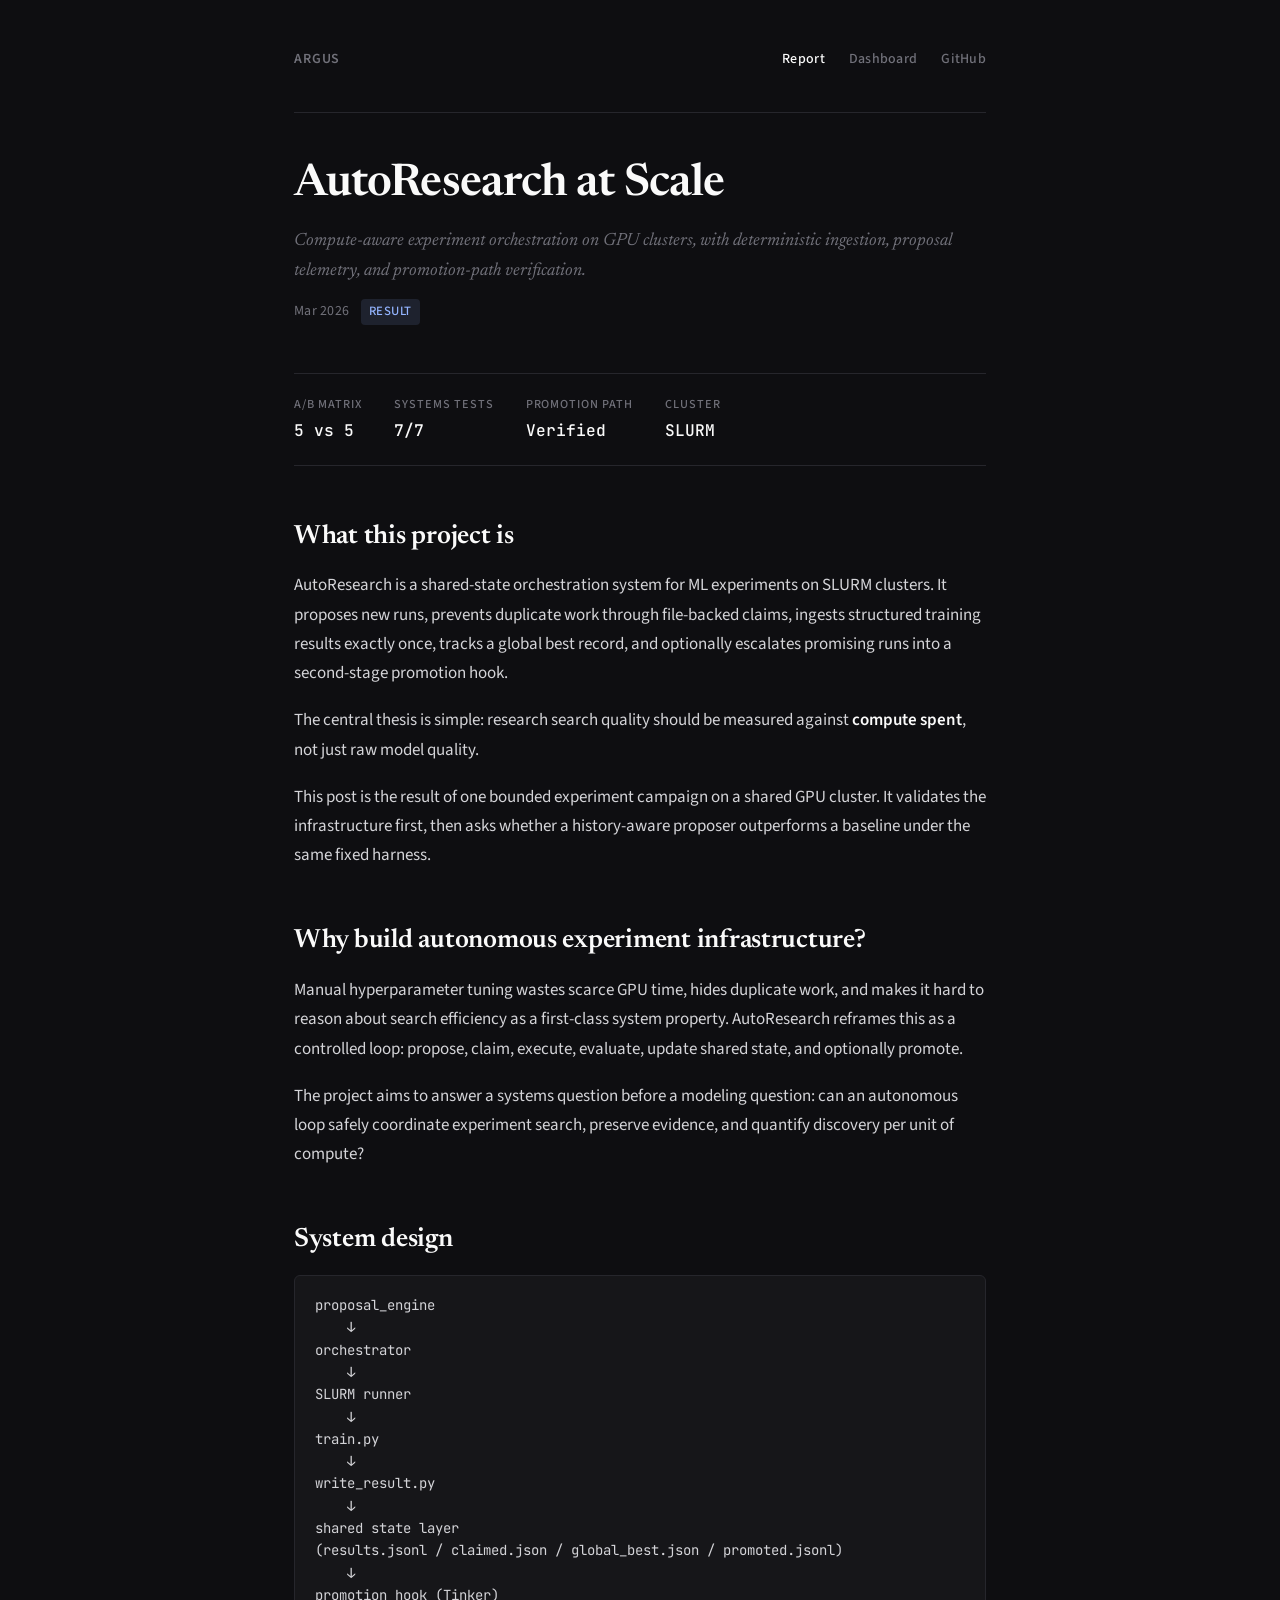
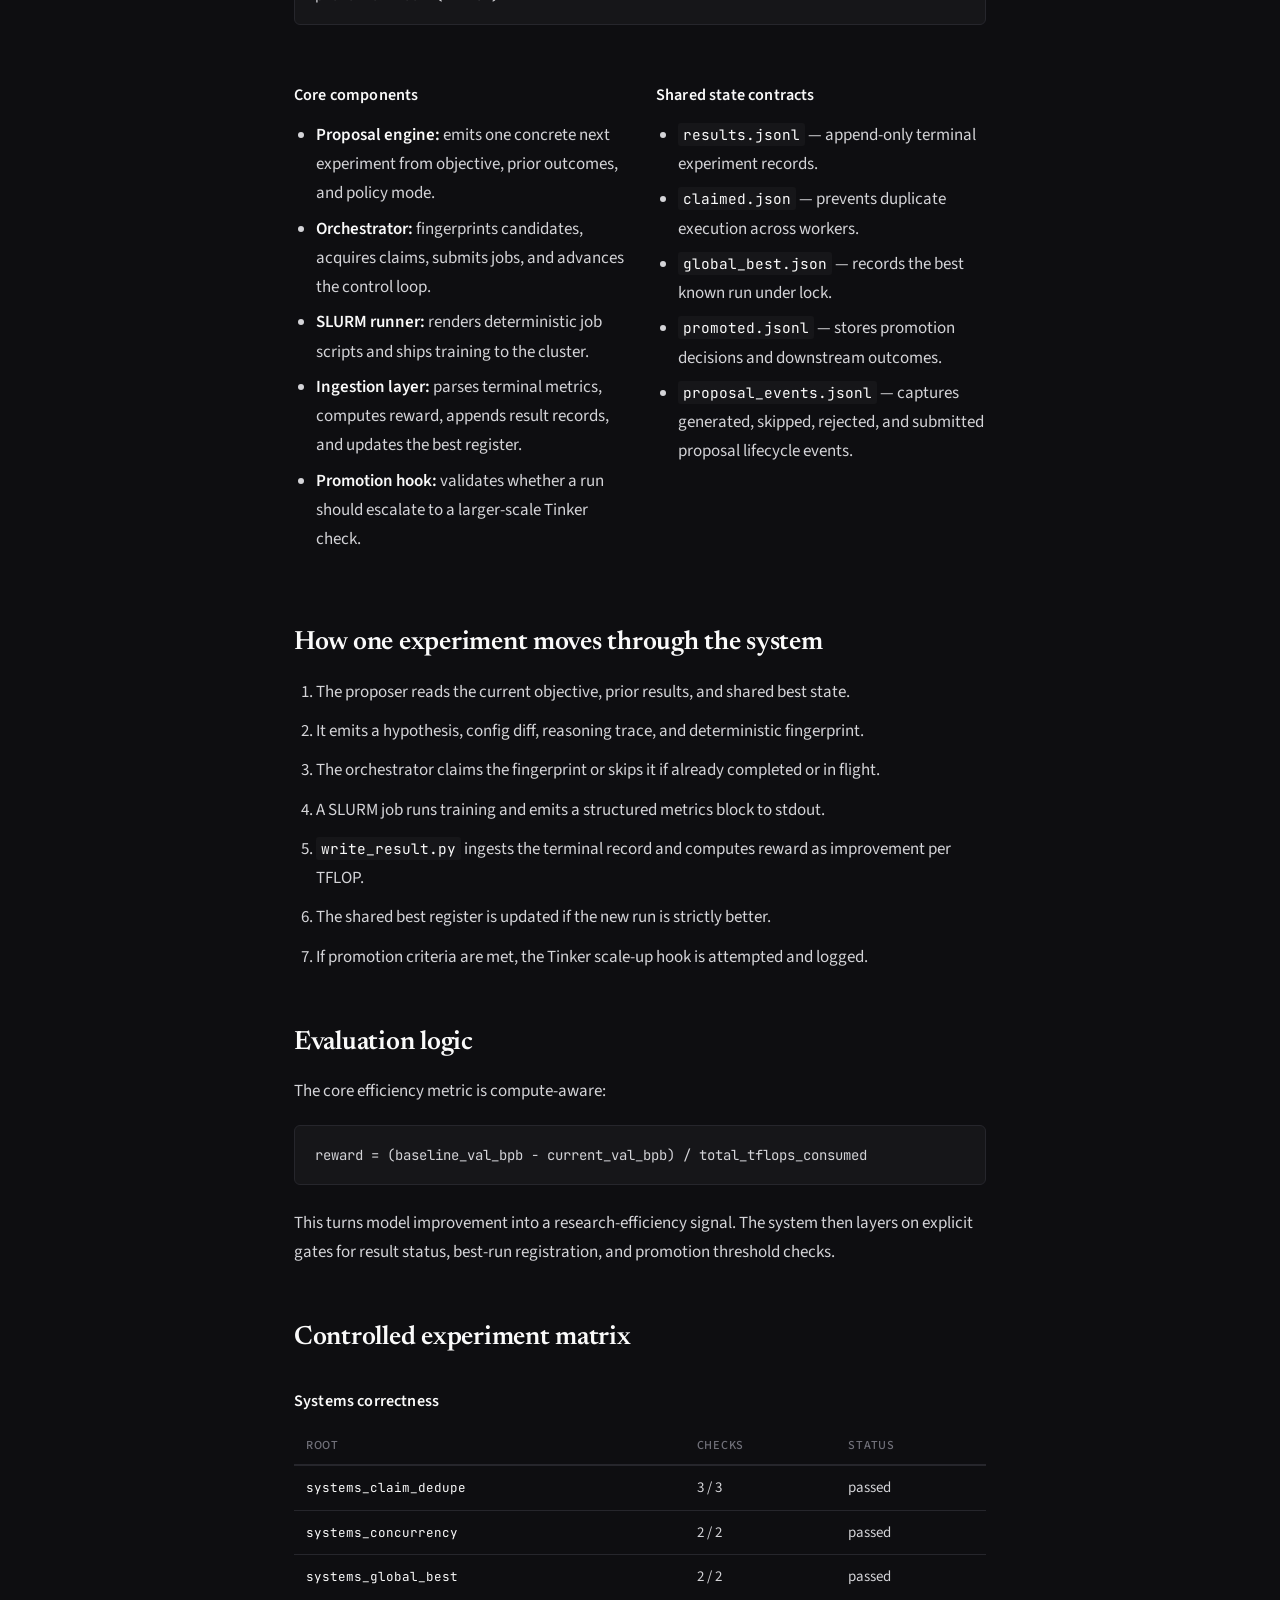
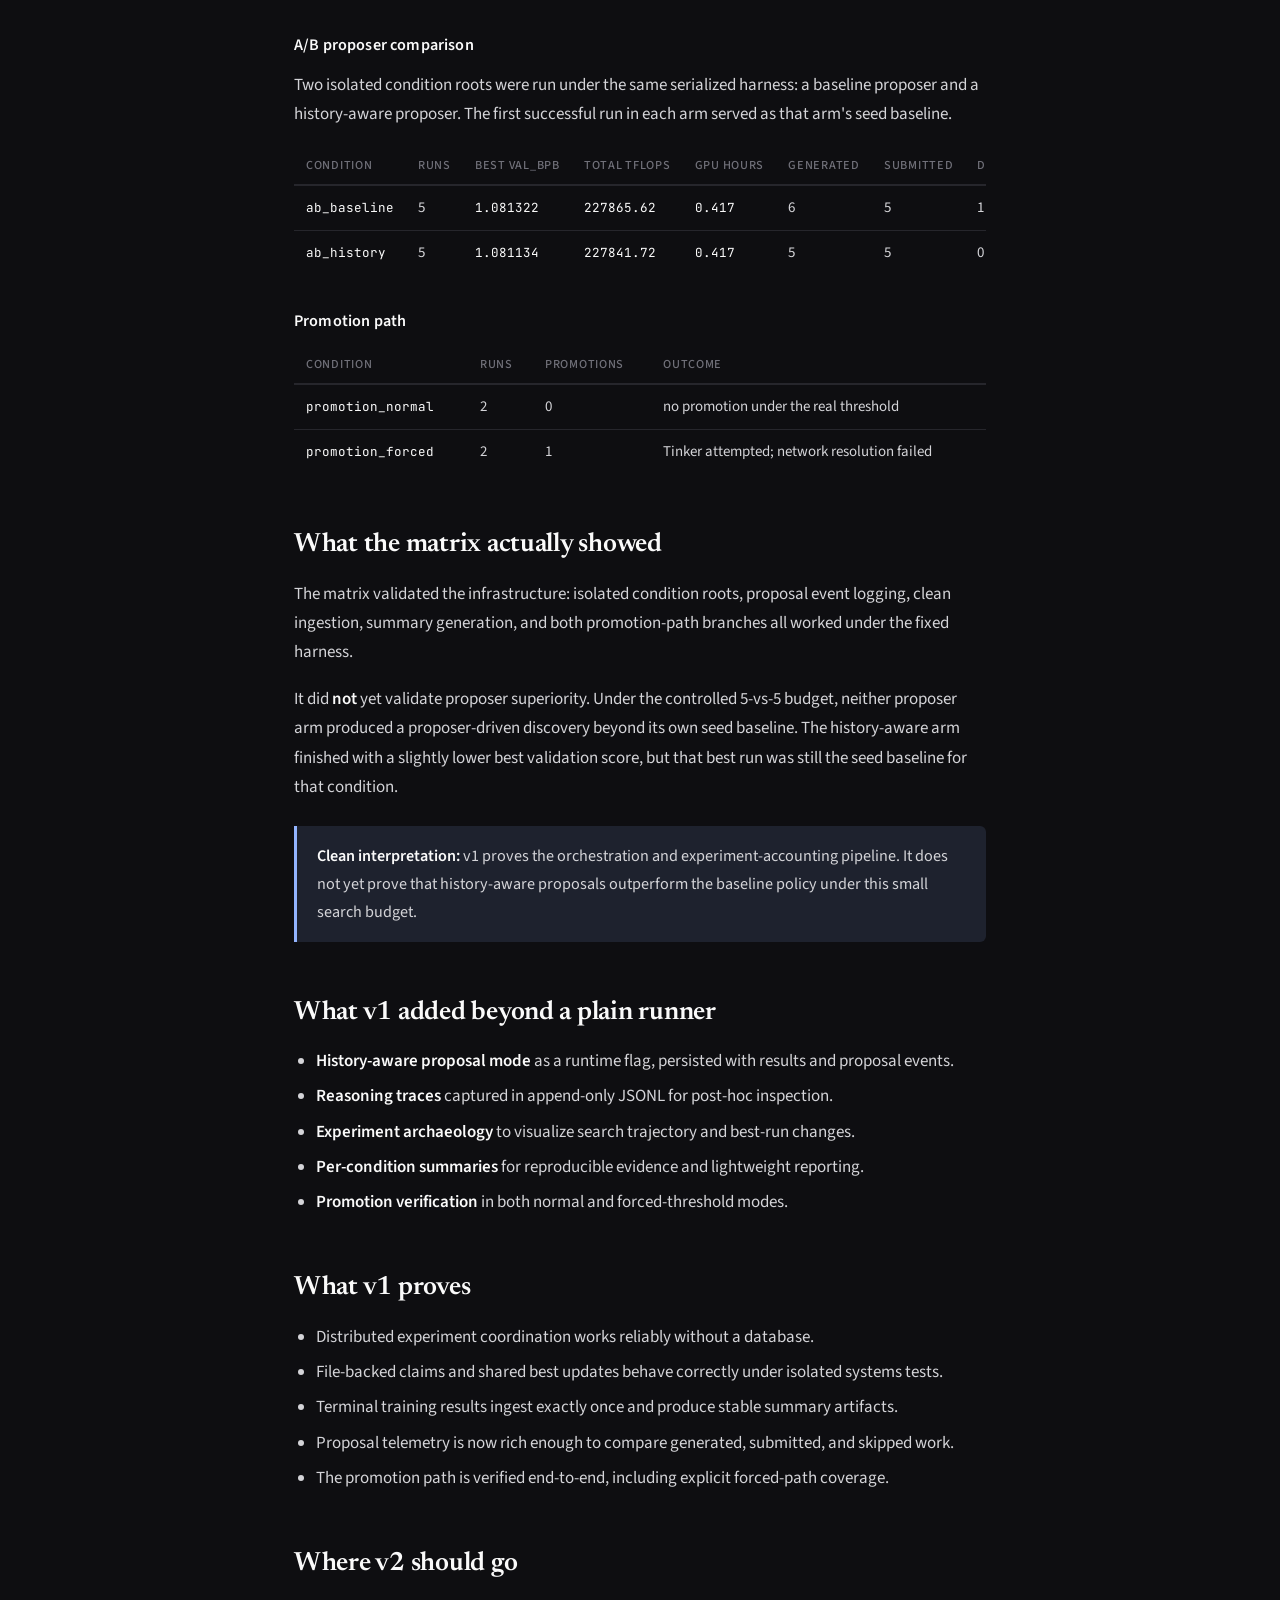
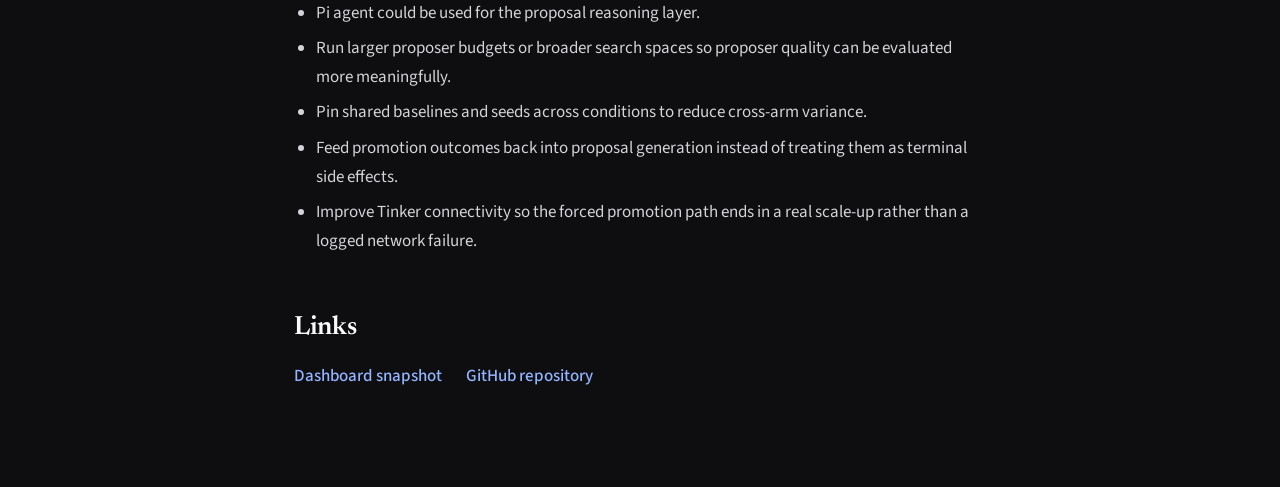
==== commit f816d9cd: "Update index.html pi agent for v2" ====
--- a/docs/index.html
+++ b/docs/index.html
@@ -10,10 +10,10 @@
   <div class="site-shell">
 
     <header class="topbar">
-      <a href="./index.html" class="site-name">Argus</a>
+      <a href="https://yacob-kidane.github.io/Argus/index.html" class="site-name">Argus</a>
       <nav class="nav">
-        <a href="./index.html" class="nav-link active">Report</a>
-        <a href="./dashboard/index.html" class="nav-link">Dashboard</a>
+        <a href="https://yacob-kidane.github.io/Argus/index.html" class="nav-link active">Report</a>
+        <a href="https://yacob-kidane.github.io/Argus/dashboard/index.html" class="nav-link">Dashboard</a>
         <a href="https://github.com/yacob-kidane/Argus" class="nav-link" target="_blank" rel="noreferrer">GitHub</a>
       </nav>
     </header>
@@ -278,6 +278,8 @@
 
     <h2>Where v2 should go</h2>
     <ul>
+
+      <li>Pi agent could be used for the proposal reasoning layer. </li>
       <li>Run larger proposer budgets or broader search spaces so proposer quality can be evaluated more meaningfully.</li>
       <li>Pin shared baselines and seeds across conditions to reduce cross-arm variance.</li>
       <li>Feed promotion outcomes back into proposal generation instead of treating them as terminal side effects.</li>
@@ -286,7 +288,7 @@
 
     <h2>Links</h2>
     <div class="link-row">
-      <a href="./dashboard/index.html">Dashboard snapshot</a>
+      <a href="https://yacob-kidane.github.io/Argus/dashboard/index.html">Dashboard snapshot</a>
       <a href="https://github.com/yacob-kidane/Argus" target="_blank" rel="noreferrer">GitHub repository</a>
     </div>
 
